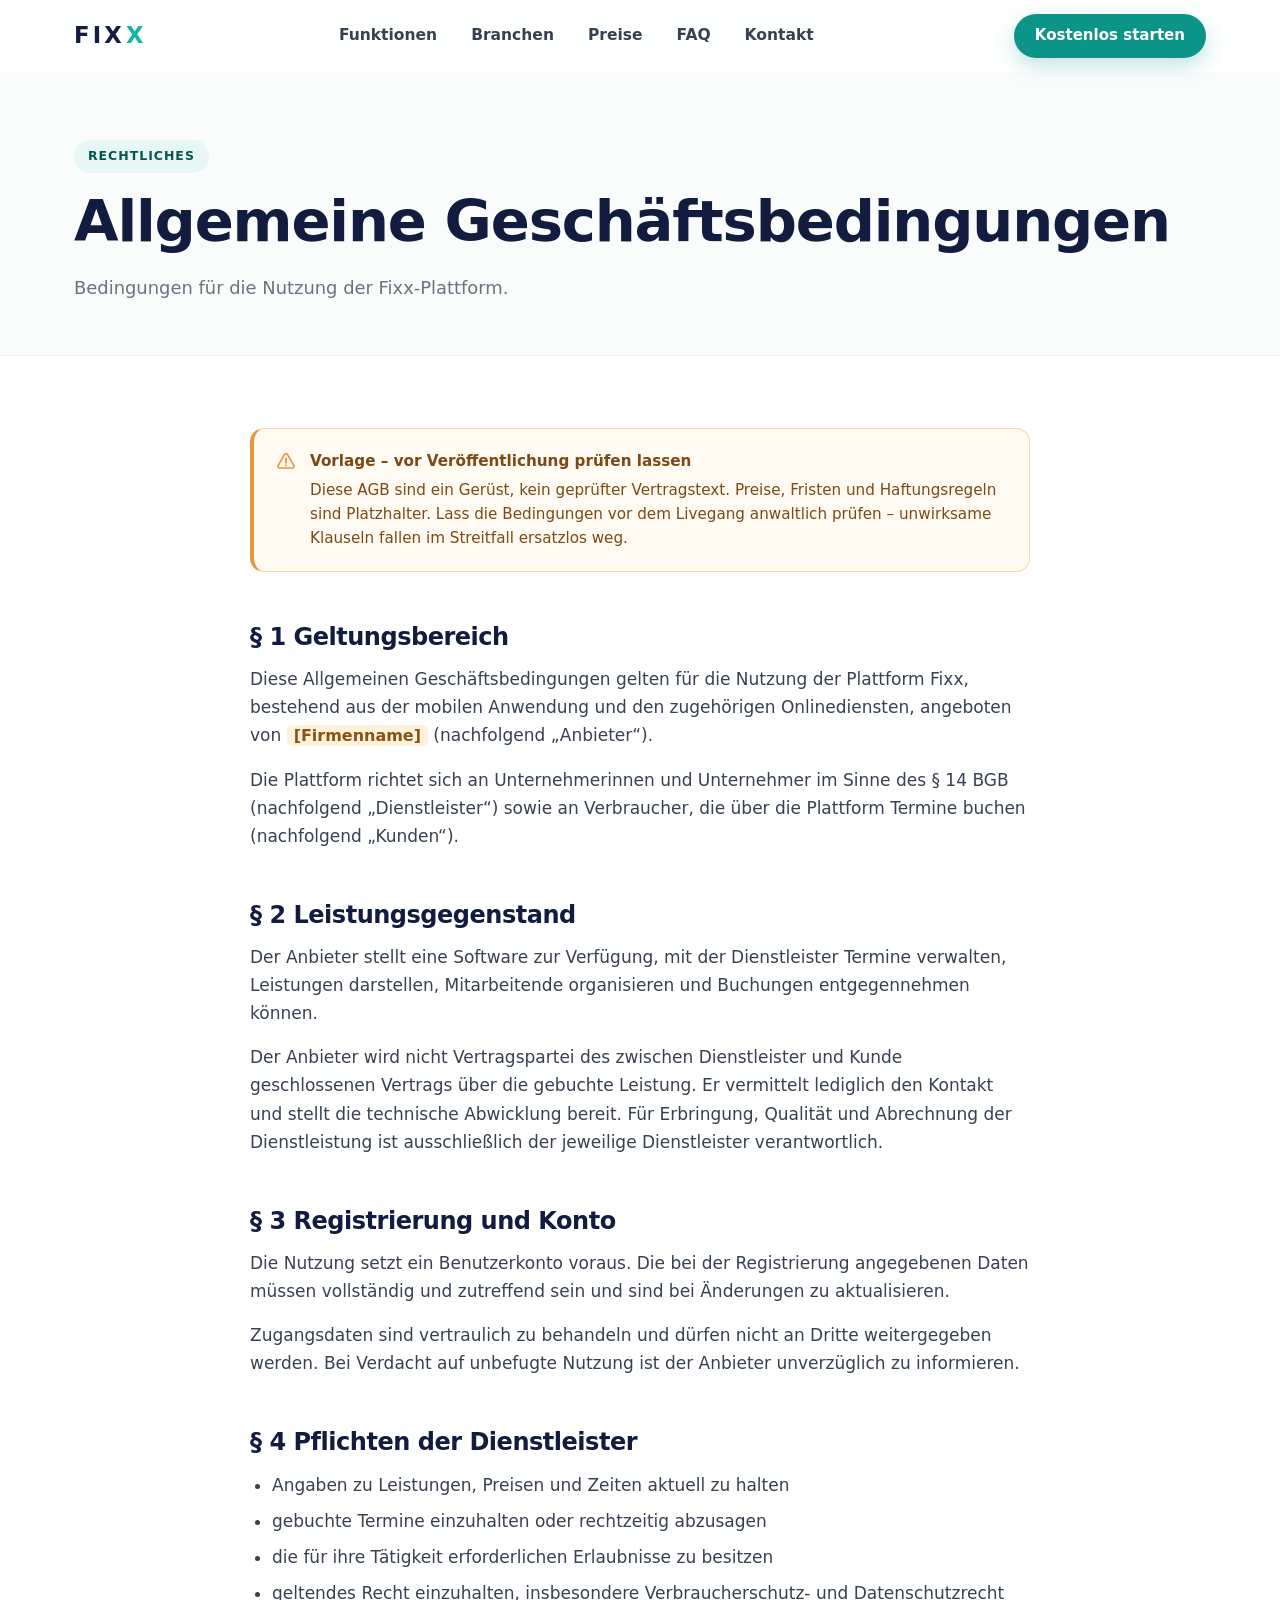
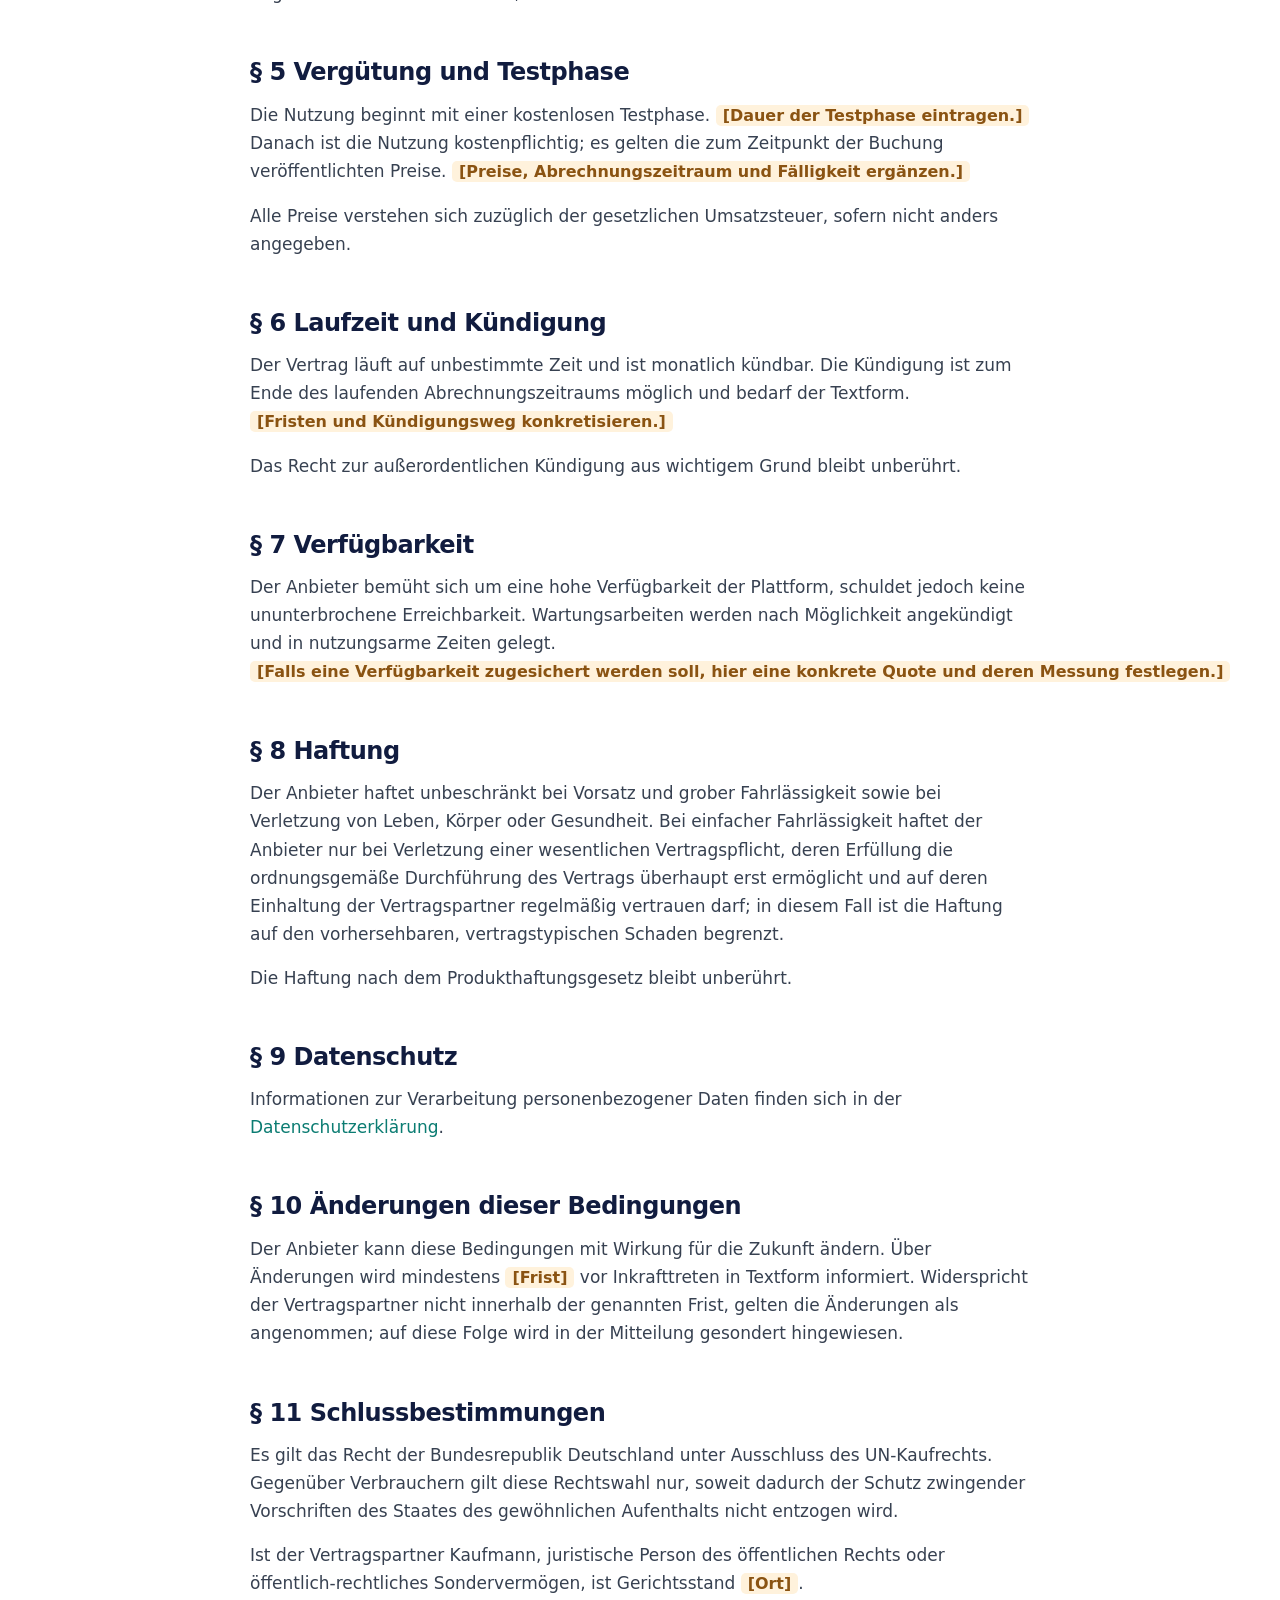
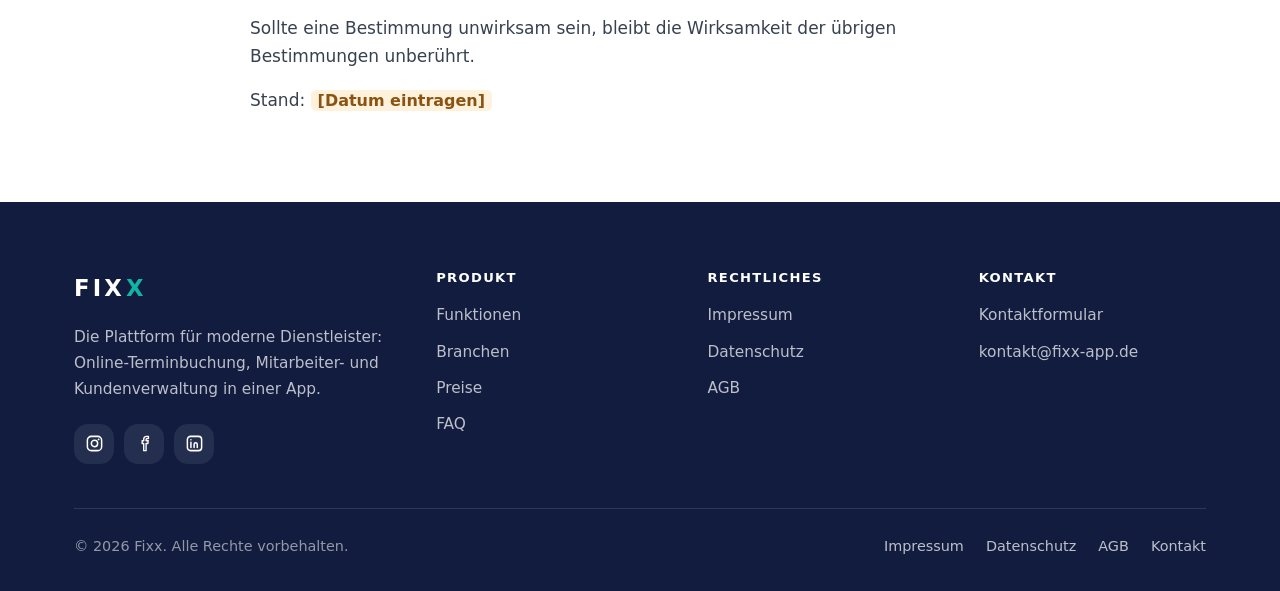
==== agb.html @ 3319d95f "Initial website" ====
<!DOCTYPE html>
<html lang="de">
  <head>
    <meta charset="utf-8" />
    <meta name="viewport" content="width=device-width, initial-scale=1" />
    <meta name="theme-color" content="#0d9488" />

    <title>AGB – Fixx</title>
    <meta name="description" content="Allgemeine Geschäftsbedingungen für die Nutzung der Fixx-Plattform." />
    <link rel="canonical" href="https://www.fixx-app.de/agb.html" />

    <meta property="og:type" content="website" />
    <meta property="og:site_name" content="Fixx" />
    <meta property="og:locale" content="de_DE" />
    <meta property="og:url" content="https://www.fixx-app.de/agb.html" />
    <meta property="og:title" content="AGB – Fixx" />
    <meta property="og:description" content="Allgemeine Geschäftsbedingungen für die Nutzung der Fixx-Plattform." />
    <meta property="og:image" content="https://www.fixx-app.de/images/og-image.jpg" />
    <meta name="twitter:card" content="summary_large_image" />

    <link rel="icon" href="favicon/favicon.svg" type="image/svg+xml" />
    <link rel="apple-touch-icon" href="favicon/apple-touch-icon.png" />

    <link rel="stylesheet" href="css/style.css" />
    <link rel="stylesheet" href="css/responsive.css" />
    <link rel="stylesheet" href="css/animations.css" />
  </head>

  <body>
    <a class="skip-link" href="#main">Zum Inhalt springen</a>

    <header class="header" data-header>
      <div class="container header__inner">
        <a class="logo" href="index.html" aria-label="Fixx – zur Startseite">
          FIX<span class="logo__accent">X</span>
        </a>

        <nav class="nav" aria-label="Hauptnavigation">
          <a class="nav__link" href="index.html#funktionen">Funktionen</a>
          <a class="nav__link" href="index.html#branchen">Branchen</a>
          <a class="nav__link" href="index.html#preise">Preise</a>
          <a class="nav__link" href="index.html#faq">FAQ</a>
          <a class="nav__link" href="kontakt.html">Kontakt</a>
        </nav>

        <a class="btn btn--primary btn--sm header__cta" href="kontakt.html">Kostenlos starten</a>

        <button
          class="burger"
          type="button"
          data-burger
          aria-expanded="false"
          aria-controls="mobile-nav"
          aria-label="Menü öffnen"
        >
          <span class="burger__bar"></span>
          <span class="burger__bar"></span>
          <span class="burger__bar"></span>
        </button>
      </div>
    </header>

    <div class="mobile-nav" id="mobile-nav" data-mobile-nav>
      <ul class="mobile-nav__list">
        <li><a class="mobile-nav__link" href="index.html#funktionen">Funktionen</a></li>
        <li><a class="mobile-nav__link" href="index.html#branchen">Branchen</a></li>
        <li><a class="mobile-nav__link" href="index.html#preise">Preise</a></li>
        <li><a class="mobile-nav__link" href="index.html#faq">FAQ</a></li>
        <li><a class="mobile-nav__link" href="kontakt.html">Kontakt</a></li>
      </ul>
      <a class="btn btn--primary btn--block" href="kontakt.html">Kostenlos starten</a>
    </div>

    <main id="main">
      <section class="page-hero">
        <div class="container">
          <span class="eyebrow">Rechtliches</span>
          <h1>Allgemeine Gesch&#228;ftsbedingungen</h1>
          <p class="lead">Bedingungen f&#252;r die Nutzung der Fixx-Plattform.</p>
        </div>
      </section>

      <div class="container">
        <article class="prose">
          <div class="notice">
            <svg width="20" height="20" viewBox="0 0 24 24" fill="none" aria-hidden="true">
              <path d="M12 9v5" stroke="currentColor" stroke-width="2.2" stroke-linecap="round"/>
              <circle cx="12" cy="17.4" r="1.2" fill="currentColor"/>
              <path d="M10.3 3.9 2.6 17.5c-.7 1.3.2 2.9 1.7 2.9h15.4c1.5 0 2.4-1.6 1.7-2.9L13.7 3.9a2 2 0 0 0-3.4 0Z" stroke="currentColor" stroke-width="1.9" stroke-linejoin="round"/>
            </svg>
            <span>
              <strong>Vorlage &#8211; vor Ver&#246;ffentlichung pr&#252;fen lassen</strong>
              Diese AGB sind ein Ger&#252;st, kein gepr&#252;fter Vertragstext. Preise, Fristen und Haftungsregeln sind Platzhalter. Lass die Bedingungen vor dem Livegang anwaltlich pr&#252;fen &#8211; unwirksame Klauseln fallen im Streitfall ersatzlos weg.
            </span>
          </div>

          <h2>&#167; 1 Geltungsbereich</h2>
          <p>
            Diese Allgemeinen Gesch&#228;ftsbedingungen gelten f&#252;r die Nutzung der
            Plattform Fixx, bestehend aus der mobilen Anwendung und den zugeh&#246;rigen
            Onlinediensten, angeboten von
            <span class="ph">[Firmenname]</span> (nachfolgend &#8222;Anbieter&#8220;).
          </p>
          <p>
            Die Plattform richtet sich an Unternehmerinnen und Unternehmer im Sinne des
            &#167; 14 BGB (nachfolgend &#8222;Dienstleister&#8220;) sowie an Verbraucher,
            die &#252;ber die Plattform Termine buchen (nachfolgend &#8222;Kunden&#8220;).
          </p>

          <h2>&#167; 2 Leistungsgegenstand</h2>
          <p>
            Der Anbieter stellt eine Software zur Verf&#252;gung, mit der Dienstleister
            Termine verwalten, Leistungen darstellen, Mitarbeitende organisieren und
            Buchungen entgegennehmen k&#246;nnen.
          </p>
          <p>
            Der Anbieter wird nicht Vertragspartei des zwischen Dienstleister und Kunde
            geschlossenen Vertrags &#252;ber die gebuchte Leistung. Er vermittelt
            lediglich den Kontakt und stellt die technische Abwicklung bereit. F&#252;r
            Erbringung, Qualit&#228;t und Abrechnung der Dienstleistung ist
            ausschlie&#223;lich der jeweilige Dienstleister verantwortlich.
          </p>

          <h2>&#167; 3 Registrierung und Konto</h2>
          <p>
            Die Nutzung setzt ein Benutzerkonto voraus. Die bei der Registrierung
            angegebenen Daten m&#252;ssen vollst&#228;ndig und zutreffend sein und sind bei
            &#196;nderungen zu aktualisieren.
          </p>
          <p>
            Zugangsdaten sind vertraulich zu behandeln und d&#252;rfen nicht an Dritte
            weitergegeben werden. Bei Verdacht auf unbefugte Nutzung ist der Anbieter
            unverz&#252;glich zu informieren.
          </p>

          <h2>&#167; 4 Pflichten der Dienstleister</h2>
          <ul>
            <li>Angaben zu Leistungen, Preisen und Zeiten aktuell zu halten</li>
            <li>gebuchte Termine einzuhalten oder rechtzeitig abzusagen</li>
            <li>die f&#252;r ihre T&#228;tigkeit erforderlichen Erlaubnisse zu besitzen</li>
            <li>
              geltendes Recht einzuhalten, insbesondere Verbraucherschutz- und
              Datenschutzrecht
            </li>
          </ul>

          <h2>&#167; 5 Verg&#252;tung und Testphase</h2>
          <p>
            Die Nutzung beginnt mit einer kostenlosen Testphase.
            <span class="ph">[Dauer der Testphase eintragen.]</span> Danach ist die Nutzung
            kostenpflichtig; es gelten die zum Zeitpunkt der Buchung ver&#246;ffentlichten
            Preise.
            <span class="ph">[Preise, Abrechnungszeitraum und F&#228;lligkeit erg&#228;nzen.]</span>
          </p>
          <p>
            Alle Preise verstehen sich zuz&#252;glich der gesetzlichen Umsatzsteuer, sofern
            nicht anders angegeben.
          </p>

          <h2>&#167; 6 Laufzeit und K&#252;ndigung</h2>
          <p>
            Der Vertrag l&#228;uft auf unbestimmte Zeit und ist monatlich k&#252;ndbar. Die
            K&#252;ndigung ist zum Ende des laufenden Abrechnungszeitraums m&#246;glich und
            bedarf der Textform.
            <span class="ph">[Fristen und K&#252;ndigungsweg konkretisieren.]</span>
          </p>
          <p>
            Das Recht zur au&#223;erordentlichen K&#252;ndigung aus wichtigem Grund bleibt
            unber&#252;hrt.
          </p>

          <h2>&#167; 7 Verf&#252;gbarkeit</h2>
          <p>
            Der Anbieter bem&#252;ht sich um eine hohe Verf&#252;gbarkeit der Plattform,
            schuldet jedoch keine ununterbrochene Erreichbarkeit. Wartungsarbeiten werden
            nach M&#246;glichkeit angek&#252;ndigt und in nutzungsarme Zeiten gelegt.
            <span class="ph">[Falls eine Verf&#252;gbarkeit zugesichert werden soll, hier
            eine konkrete Quote und deren Messung festlegen.]</span>
          </p>

          <h2>&#167; 8 Haftung</h2>
          <p>
            Der Anbieter haftet unbeschr&#228;nkt bei Vorsatz und grober Fahrl&#228;ssigkeit
            sowie bei Verletzung von Leben, K&#246;rper oder Gesundheit. Bei einfacher
            Fahrl&#228;ssigkeit haftet der Anbieter nur bei Verletzung einer wesentlichen
            Vertragspflicht, deren Erf&#252;llung die ordnungsgem&#228;&#223;e
            Durchf&#252;hrung des Vertrags &#252;berhaupt erst erm&#246;glicht und auf deren
            Einhaltung der Vertragspartner regelm&#228;&#223;ig vertrauen darf; in diesem
            Fall ist die Haftung auf den vorhersehbaren, vertragstypischen Schaden begrenzt.
          </p>
          <p>Die Haftung nach dem Produkthaftungsgesetz bleibt unber&#252;hrt.</p>

          <h2>&#167; 9 Datenschutz</h2>
          <p>
            Informationen zur Verarbeitung personenbezogener Daten finden sich in der
            <a href="datenschutz.html">Datenschutzerkl&#228;rung</a>.
          </p>

          <h2>&#167; 10 &#196;nderungen dieser Bedingungen</h2>
          <p>
            Der Anbieter kann diese Bedingungen mit Wirkung f&#252;r die Zukunft
            &#228;ndern. &#220;ber &#196;nderungen wird mindestens
            <span class="ph">[Frist]</span> vor Inkrafttreten in Textform informiert.
            Widerspricht der Vertragspartner nicht innerhalb der genannten Frist, gelten die
            &#196;nderungen als angenommen; auf diese Folge wird in der Mitteilung gesondert
            hingewiesen.
          </p>

          <h2>&#167; 11 Schlussbestimmungen</h2>
          <p>
            Es gilt das Recht der Bundesrepublik Deutschland unter Ausschluss des
            UN-Kaufrechts. Gegen&#252;ber Verbrauchern gilt diese Rechtswahl nur, soweit
            dadurch der Schutz zwingender Vorschriften des Staates des gew&#246;hnlichen
            Aufenthalts nicht entzogen wird.
          </p>
          <p>
            Ist der Vertragspartner Kaufmann, juristische Person des &#246;ffentlichen
            Rechts oder &#246;ffentlich-rechtliches Sonderverm&#246;gen, ist Gerichtsstand
            <span class="ph">[Ort]</span>.
          </p>
          <p>
            Sollte eine Bestimmung unwirksam sein, bleibt die Wirksamkeit der &#252;brigen
            Bestimmungen unber&#252;hrt.
          </p>
          <p>Stand: <span class="ph">[Datum eintragen]</span></p>
        </article>
      </div>

    </main>

    <footer class="footer">
      <div class="container">
        <div class="footer__grid">
          <div>
            <span class="logo">FIX<span class="logo__accent">X</span></span>
            <p class="footer__about">
              Die Plattform für moderne Dienstleister: Online-Terminbuchung,
              Mitarbeiter- und Kundenverwaltung in einer App.
            </p>
            <div class="footer__social">
              <a href="#" aria-label="Fixx bei Instagram">
                <svg width="19" height="19" viewBox="0 0 24 24" fill="none" aria-hidden="true"><rect x="3" y="3" width="18" height="18" rx="5" stroke="currentColor" stroke-width="1.9"/><circle cx="12" cy="12" r="4" stroke="currentColor" stroke-width="1.9"/><circle cx="17.2" cy="6.8" r="1.2" fill="currentColor"/></svg>
              </a>
              <a href="#" aria-label="Fixx bei Facebook">
                <svg width="19" height="19" viewBox="0 0 24 24" fill="none" aria-hidden="true"><path d="M14 8.5V7c0-.9.4-1.3 1.4-1.3H17V3h-2.4C11.8 3 11 4.4 11 6.6v1.9H9V12h2v9h3v-9h2.3l.4-3.5H14Z" stroke="currentColor" stroke-width="1.7" stroke-linejoin="round"/></svg>
              </a>
              <a href="#" aria-label="Fixx bei LinkedIn">
                <svg width="19" height="19" viewBox="0 0 24 24" fill="none" aria-hidden="true"><rect x="3" y="3" width="18" height="18" rx="4" stroke="currentColor" stroke-width="1.9"/><path d="M7.5 10.5V17M7.5 7.3v.1M11.5 17v-3.6c0-1.3.9-2.2 2-2.2s2 .9 2 2.2V17" stroke="currentColor" stroke-width="1.9" stroke-linecap="round"/></svg>
              </a>
            </div>
          </div>

          <div>
            <h4>Produkt</h4>
            <ul class="footer__list">
              <li><a href="index.html#funktionen">Funktionen</a></li>
              <li><a href="index.html#branchen">Branchen</a></li>
              <li><a href="index.html#preise">Preise</a></li>
              <li><a href="index.html#faq">FAQ</a></li>
            </ul>
          </div>

          <div>
            <h4>Rechtliches</h4>
            <ul class="footer__list">
              <li><a href="impressum.html">Impressum</a></li>
              <li><a href="datenschutz.html">Datenschutz</a></li>
              <li><a href="agb.html">AGB</a></li>
            </ul>
          </div>

          <div>
            <h4>Kontakt</h4>
            <ul class="footer__list">
              <li><a href="kontakt.html">Kontaktformular</a></li>
              <li><a href="mailto:kontakt@fixx-app.de">kontakt@fixx-app.de</a></li>
            </ul>
          </div>
        </div>

        <div class="footer__bottom">
          <p>&copy; <span data-year>2026</span> Fixx. Alle Rechte vorbehalten.</p>
          <nav aria-label="Rechtliche Hinweise">
            <a href="impressum.html">Impressum</a>
            <a href="datenschutz.html">Datenschutz</a>
            <a href="agb.html">AGB</a>
            <a href="kontakt.html">Kontakt</a>
          </nav>
        </div>
      </div>
    </footer>

    <script src="js/script.js" defer></script>

    <script src="js/script.js" defer></script>
  </body>
</html>
---- css/style.css ----
/* ==========================================================================
   Fixx – Landingpage
   style.css · Design-Tokens, Basis-Typografie, Layout und Komponenten

   Aufbau dieser Datei:
     1.  Design-Tokens (Custom Properties)
     2.  Reset und Basis
     3.  Layout-Hilfsklassen
     4.  Typografie
     5.  Buttons
     6.  Kopfzeile / Navigation
     7.  Hero
     8.  Karten-Raster (Funktionen, Vorteile)
     9.  Branchen
     10. Preise
     11. FAQ
     12. Call-to-Action
     13. Footer
     14. Inhaltsseiten (Impressum, Datenschutz, AGB)
     15. Kontaktformular

   Breakpoints stehen in responsive.css, Bewegung in animations.css.
   ========================================================================== */

/* --------------------------------------------------------------------------
   1. Design-Tokens
   Die Farben entsprechen der Fixx-App (Provider-Oberfläche und Auth-Screens),
   damit Website und Produkt als ein Auftritt wirken.
   -------------------------------------------------------------------------- */

:root {
  /* Marke */
  --brand: #0d9488;
  --brand-deep: #0b7c72;
  --brand-dark: #07564f;
  --brand-soft: #e6f7f5;
  --brand-accent: #12b5a5;
  --navy: #111c3f;

  /* Neutrale Töne */
  --ink: #111827;
  --ink-2: #374151;
  --muted: #6b7280;
  --faint: #9ca3af;
  --line: #eaeff2;
  --line-strong: #dbe3e8;

  /* Flächen */
  --bg: #ffffff;
  --bg-alt: #fafcfc;
  --bg-mint: #f2fbf9;

  /* Radien */
  --r-sm: 10px;
  --r-md: 14px;
  --r-lg: 20px;
  --r-xl: 28px;
  --r-full: 999px;

  /* Schatten – bewusst weich und flach, kein harter Rand */
  --shadow-xs: 0 1px 2px rgba(17, 24, 39, 0.04);
  --shadow-sm: 0 2px 10px rgba(17, 24, 39, 0.05);
  --shadow-md: 0 10px 30px rgba(17, 24, 39, 0.07);
  --shadow-lg: 0 24px 60px rgba(17, 24, 39, 0.1);

  /* Typografie
     Systemschriften: kein externer Request, sofort verfügbar, modern.
     Wie du stattdessen die App-Schriften (Outfit / DM Sans) einbindest,
     steht in der README. */
  --font-sans: ui-sans-serif, system-ui, -apple-system, "Segoe UI", Roboto,
    "Helvetica Neue", Arial, "Noto Sans", sans-serif;

  /* Rhythmus */
  --container: 1180px;
  --gutter: 24px;
  --section-y: 104px;

  /* Bewegung */
  --ease: cubic-bezier(0.22, 0.61, 0.36, 1);
  --dur: 220ms;

  /* Höhe der fixierten Kopfzeile – auch für scroll-margin genutzt */
  --header-h: 72px;
}

/* --------------------------------------------------------------------------
   2. Reset und Basis
   -------------------------------------------------------------------------- */

*,
*::before,
*::after {
  box-sizing: border-box;
}

html {
  -webkit-text-size-adjust: 100%;
  scroll-behavior: smooth;
}

body {
  margin: 0;
  background: var(--bg);
  color: var(--ink);
  font-family: var(--font-sans);
  font-size: 17px;
  line-height: 1.65;
  -webkit-font-smoothing: antialiased;
  -moz-osx-font-smoothing: grayscale;
}

/* Verhindert horizontales Scrollen durch dekorative Elemente */
body {
  overflow-x: hidden;
}

img,
svg {
  max-width: 100%;
  display: block;
}

a {
  color: var(--brand-deep);
  text-decoration: none;
}

a:hover {
  text-decoration: underline;
}

ul,
ol {
  margin: 0;
  padding: 0;
}

button {
  font: inherit;
  color: inherit;
}

/* Sichtbarer Fokus – nur bei Tastaturbedienung, nicht bei Mausklick */
:focus-visible {
  outline: 3px solid var(--brand-accent);
  outline-offset: 3px;
  border-radius: 4px;
}

/* Sprunglink für Screenreader und Tastatur */
.skip-link {
  position: absolute;
  left: -9999px;
  top: 0;
  z-index: 200;
  padding: 12px 20px;
  background: var(--brand);
  color: #fff;
  border-radius: 0 0 var(--r-md) 0;
  font-weight: 600;
}

.skip-link:focus {
  left: 0;
}

/* Nur für Screenreader */
.sr-only {
  position: absolute;
  width: 1px;
  height: 1px;
  padding: 0;
  margin: -1px;
  overflow: hidden;
  clip: rect(0 0 0 0);
  white-space: nowrap;
  border: 0;
}

/* --------------------------------------------------------------------------
   3. Layout
   -------------------------------------------------------------------------- */

.container {
  width: 100%;
  max-width: var(--container);
  margin-inline: auto;
  padding-inline: var(--gutter);
}

.section {
  padding-block: var(--section-y);
  /* Anker nicht unter die fixierte Kopfzeile scrollen lassen */
  scroll-margin-top: calc(var(--header-h) + 16px);
}

.section--alt {
  background: var(--bg-alt);
}

.section--mint {
  background: var(--bg-mint);
}

.section__head {
  max-width: 680px;
  margin: 0 auto 56px;
  text-align: center;
}

.grid {
  display: grid;
  gap: 24px;
}

.grid--4 {
  grid-template-columns: repeat(4, 1fr);
}

.grid--3 {
  grid-template-columns: repeat(3, 1fr);
}

.grid--2 {
  grid-template-columns: repeat(2, 1fr);
}

/* --------------------------------------------------------------------------
   4. Typografie
   -------------------------------------------------------------------------- */

h1,
h2,
h3,
h4 {
  margin: 0;
  color: var(--navy);
  line-height: 1.15;
  letter-spacing: -0.02em;
  font-weight: 800;
}

h1 {
  font-size: clamp(2.4rem, 5vw, 3.6rem);
}

h2 {
  font-size: clamp(1.9rem, 3.4vw, 2.6rem);
}

h3 {
  font-size: 1.18rem;
  letter-spacing: -0.01em;
  font-weight: 700;
}

p {
  margin: 0;
}

.lead {
  margin-top: 18px;
  font-size: 1.12rem;
  line-height: 1.7;
  color: var(--muted);
}

.eyebrow {
  display: inline-block;
  margin-bottom: 16px;
  padding: 6px 14px;
  border-radius: var(--r-full);
  background: var(--brand-soft);
  color: var(--brand-dark);
  font-size: 0.78rem;
  font-weight: 700;
  letter-spacing: 0.08em;
  text-transform: uppercase;
}

.text-muted {
  color: var(--muted);
}

/* --------------------------------------------------------------------------
   5. Buttons
   -------------------------------------------------------------------------- */

.btn {
  display: inline-flex;
  align-items: center;
  justify-content: center;
  gap: 10px;
  min-height: 52px;
  padding: 0 28px;
  border: 1px solid transparent;
  border-radius: var(--r-full);
  font-size: 1rem;
  font-weight: 700;
  text-align: center;
  cursor: pointer;
  transition: transform var(--dur) var(--ease), box-shadow var(--dur) var(--ease),
    background-color var(--dur) var(--ease), border-color var(--dur) var(--ease),
    color var(--dur) var(--ease);
}

.btn:hover {
  text-decoration: none;
  transform: translateY(-2px);
}

.btn:active {
  transform: translateY(0);
}

.btn--primary {
  background: var(--brand);
  color: #fff;
  box-shadow: 0 8px 20px rgba(13, 148, 136, 0.25);
}

.btn--primary:hover {
  background: var(--brand-deep);
  box-shadow: 0 12px 28px rgba(13, 148, 136, 0.32);
}

.btn--ghost {
  background: #fff;
  border-color: var(--line-strong);
  color: var(--ink);
  box-shadow: var(--shadow-xs);
}

.btn--ghost:hover {
  border-color: var(--brand);
  color: var(--brand-deep);
}

.btn--light {
  background: #fff;
  color: var(--brand-dark);
}

.btn--light:hover {
  background: var(--brand-soft);
}

.btn--sm {
  min-height: 44px;
  padding: 0 20px;
  font-size: 0.94rem;
}

.btn--block {
  width: 100%;
}

.btn-row {
  display: flex;
  flex-wrap: wrap;
  gap: 14px;
  margin-top: 36px;
}

.btn-row--center {
  justify-content: center;
}

/* --------------------------------------------------------------------------
   6. Kopfzeile / Navigation
   -------------------------------------------------------------------------- */

.header {
  position: fixed;
  inset: 0 0 auto 0;
  z-index: 100;
  height: var(--header-h);
  display: flex;
  align-items: center;
  background: rgba(255, 255, 255, 0.85);
  backdrop-filter: saturate(1.6) blur(12px);
  -webkit-backdrop-filter: saturate(1.6) blur(12px);
  border-bottom: 1px solid transparent;
  transition: border-color var(--dur) var(--ease), box-shadow var(--dur) var(--ease);
}

/* Wird per JS gesetzt, sobald die Seite gescrollt ist */
.header.is-scrolled {
  border-bottom-color: var(--line);
  box-shadow: var(--shadow-sm);
}

.header__inner {
  display: flex;
  align-items: center;
  justify-content: space-between;
  gap: 24px;
  width: 100%;
}

/* Wortmarke – Platzhalter, bis das Logo als SVG/PNG vorliegt.
   Siehe README, Abschnitt „Logo ersetzen“. */
.logo {
  display: inline-flex;
  align-items: baseline;
  gap: 1px;
  font-size: 1.42rem;
  font-weight: 800;
  letter-spacing: 0.14em;
  color: var(--navy);
}

.logo:hover {
  text-decoration: none;
}

.logo__accent {
  color: var(--brand-accent);
}

.nav {
  display: flex;
  align-items: center;
  gap: 6px;
}

.nav__link {
  padding: 8px 14px;
  border-radius: var(--r-full);
  color: var(--ink-2);
  font-size: 0.97rem;
  font-weight: 600;
  transition: color var(--dur) var(--ease), background-color var(--dur) var(--ease);
}

.nav__link:hover {
  background: var(--bg-alt);
  color: var(--brand-deep);
  text-decoration: none;
}

/* Aktiver Abschnitt – per Scrollspy in script.js gesetzt */
.nav__link.is-active {
  color: var(--brand-deep);
  background: var(--brand-soft);
}

.header__cta {
  margin-left: 8px;
}

/* Hamburger – drei Linien, die sich zum X drehen */
.burger {
  display: none;
  position: relative;
  width: 44px;
  height: 44px;
  padding: 0;
  border: 1px solid var(--line);
  border-radius: var(--r-md);
  background: #fff;
  cursor: pointer;
}

.burger__bar {
  position: absolute;
  left: 12px;
  width: 20px;
  height: 2px;
  border-radius: 2px;
  background: var(--ink);
  transition: transform var(--dur) var(--ease), opacity var(--dur) var(--ease);
}

.burger__bar:nth-child(1) {
  top: 15px;
}
.burger__bar:nth-child(2) {
  top: 21px;
}
.burger__bar:nth-child(3) {
  top: 27px;
}

.burger[aria-expanded="true"] .burger__bar:nth-child(1) {
  transform: translateY(6px) rotate(45deg);
}

.burger[aria-expanded="true"] .burger__bar:nth-child(2) {
  opacity: 0;
}

.burger[aria-expanded="true"] .burger__bar:nth-child(3) {
  transform: translateY(-6px) rotate(-45deg);
}

/* Mobiles Panel – Sichtbarkeit steuert responsive.css */
.mobile-nav {
  position: fixed;
  inset: var(--header-h) 0 auto 0;
  z-index: 99;
  display: none;
  padding: 18px var(--gutter) 28px;
  background: #fff;
  border-bottom: 1px solid var(--line);
  box-shadow: var(--shadow-md);
}

.mobile-nav__list {
  list-style: none;
  display: grid;
  gap: 4px;
}

.mobile-nav__link {
  display: block;
  padding: 14px 12px;
  border-radius: var(--r-md);
  color: var(--ink);
  font-size: 1.05rem;
  font-weight: 600;
}

.mobile-nav__link:hover {
  background: var(--bg-alt);
  text-decoration: none;
}

.mobile-nav .btn {
  margin-top: 14px;
}

/* Sperrt das Scrollen, solange das Menü offen ist */
body.is-menu-open {
  overflow: hidden;
}

/* --------------------------------------------------------------------------
   7. Hero
   -------------------------------------------------------------------------- */

.hero {
  position: relative;
  padding-top: calc(var(--header-h) + 84px);
  padding-bottom: 96px;
  overflow: hidden;
}

/* Zwei weiche Mint-Flächen als Hintergrund – rein dekorativ */
.hero::before,
.hero::after {
  content: "";
  position: absolute;
  border-radius: 50%;
  pointer-events: none;
  z-index: 0;
}

.hero::before {
  width: 620px;
  height: 620px;
  top: -220px;
  right: -180px;
  background: radial-gradient(
    circle at 50% 50%,
    rgba(18, 181, 165, 0.16),
    rgba(18, 181, 165, 0) 70%
  );
}

.hero::after {
  width: 480px;
  height: 480px;
  bottom: -220px;
  left: -200px;
  background: radial-gradient(
    circle at 50% 50%,
    rgba(13, 148, 136, 0.1),
    rgba(13, 148, 136, 0) 70%
  );
}

.hero__inner {
  position: relative;
  z-index: 1;
  display: grid;
  grid-template-columns: 1.05fr 0.95fr;
  align-items: center;
  gap: 64px;
}

.hero__trust {
  display: flex;
  flex-wrap: wrap;
  gap: 22px;
  margin-top: 40px;
  padding-top: 28px;
  border-top: 1px solid var(--line);
  list-style: none;
}

.hero__trust li {
  display: flex;
  align-items: center;
  gap: 8px;
  color: var(--muted);
  font-size: 0.94rem;
  font-weight: 600;
}

.hero__trust svg {
  flex: none;
  color: var(--brand);
}

/* ---- Telefon-Mockup ------------------------------------------------------
   Platzhalter für einen echten App-Screenshot: vollständig in HTML/CSS
   gezeichnet, damit kein Bild geladen werden muss. Wie du ihn durch einen
   Screenshot ersetzt, steht in der README.
   ------------------------------------------------------------------------ */

.mockup {
  position: relative;
  justify-self: center;
  width: 300px;
  max-width: 100%;
  padding: 12px;
  border-radius: 44px;
  background: linear-gradient(160deg, #101a33, #1f2c4d);
  box-shadow: var(--shadow-lg);
}

.mockup__screen {
  position: relative;
  border-radius: 34px;
  background: var(--bg-alt);
  overflow: hidden;
}

/* Notch */
.mockup__notch {
  position: absolute;
  top: 0;
  left: 50%;
  transform: translateX(-50%);
  width: 116px;
  height: 22px;
  border-radius: 0 0 14px 14px;
  background: #101a33;
  z-index: 2;
}

.mockup__body {
  padding: 40px 16px 22px;
}

.mockup__title {
  font-size: 1.02rem;
  font-weight: 800;
  color: var(--navy);
}

.mockup__sub {
  margin-top: 2px;
  font-size: 0.74rem;
  color: var(--muted);
}

.mockup__days {
  display: grid;
  grid-template-columns: repeat(5, 1fr);
  gap: 6px;
  margin: 16px 0 14px;
}

.mockup__day {
  padding: 8px 0;
  border-radius: var(--r-sm);
  background: #fff;
  border: 1px solid var(--line);
  text-align: center;
  font-size: 0.62rem;
  font-weight: 700;
  color: var(--muted);
  line-height: 1.5;
}

.mockup__day span {
  display: block;
  font-size: 0.82rem;
  color: var(--ink);
}

.mockup__day.is-active {
  background: var(--brand);
  border-color: var(--brand);
  color: rgba(255, 255, 255, 0.85);
}

.mockup__day.is-active span {
  color: #fff;
}

.mockup__card {
  display: flex;
  align-items: center;
  gap: 10px;
  margin-bottom: 8px;
  padding: 11px 12px;
  border-radius: var(--r-md);
  background: #fff;
  border: 1px solid var(--line);
  box-shadow: var(--shadow-xs);
}

.mockup__avatar {
  flex: none;
  width: 32px;
  height: 32px;
  border-radius: 50%;
  display: grid;
  place-items: center;
  background: var(--brand-soft);
  color: var(--brand-dark);
  font-size: 0.7rem;
  font-weight: 800;
}

.mockup__avatar--b {
  background: #fdeee2;
  color: #b45309;
}

.mockup__avatar--c {
  background: #e9edfb;
  color: #3b4f9e;
}

.mockup__line {
  flex: 1;
  min-width: 0;
}

.mockup__line strong {
  display: block;
  font-size: 0.78rem;
  color: var(--ink);
}

.mockup__line small {
  font-size: 0.68rem;
  color: var(--muted);
}

.mockup__time {
  flex: none;
  padding: 4px 9px;
  border-radius: var(--r-full);
  background: var(--brand-soft);
  color: var(--brand-dark);
  font-size: 0.66rem;
  font-weight: 800;
}

/* Schwebendes Badge am Mockup */
.mockup__badge {
  position: absolute;
  right: -18px;
  bottom: 68px;
  display: flex;
  align-items: center;
  gap: 9px;
  padding: 11px 15px;
  border-radius: var(--r-md);
  background: #fff;
  box-shadow: var(--shadow-md);
}

.mockup__badge svg {
  color: var(--brand);
}

.mockup__badge strong {
  display: block;
  font-size: 0.8rem;
  color: var(--ink);
  line-height: 1.3;
}

.mockup__badge small {
  font-size: 0.7rem;
  color: var(--muted);
}

/* --------------------------------------------------------------------------
   8. Karten (Funktionen, Vorteile)
   -------------------------------------------------------------------------- */

.card {
  padding: 30px 26px;
  border: 1px solid var(--line);
  border-radius: var(--r-lg);
  background: #fff;
  box-shadow: var(--shadow-xs);
  transition: transform var(--dur) var(--ease), box-shadow var(--dur) var(--ease),
    border-color var(--dur) var(--ease);
}

.card:hover {
  transform: translateY(-4px);
  border-color: rgba(13, 148, 136, 0.35);
  box-shadow: var(--shadow-md);
}

.card__icon {
  display: grid;
  place-items: center;
  width: 50px;
  height: 50px;
  margin-bottom: 20px;
  border-radius: var(--r-md);
  background: var(--brand-soft);
  color: var(--brand-deep);
}

.card h3 {
  margin-bottom: 10px;
}

.card p {
  color: var(--muted);
  font-size: 0.97rem;
  line-height: 1.65;
}

/* Vorteile – Zeilenlayout mit Icon links */
.benefit {
  display: flex;
  gap: 18px;
  padding: 24px;
  border-radius: var(--r-lg);
  background: #fff;
  border: 1px solid var(--line);
  box-shadow: var(--shadow-xs);
  transition: transform var(--dur) var(--ease), box-shadow var(--dur) var(--ease);
}

.benefit:hover {
  transform: translateY(-3px);
  box-shadow: var(--shadow-md);
}

.benefit__icon {
  flex: none;
  display: grid;
  place-items: center;
  width: 46px;
  height: 46px;
  border-radius: var(--r-md);
  background: var(--brand);
  color: #fff;
}

.benefit h3 {
  margin-bottom: 6px;
}

.benefit p {
  color: var(--muted);
  font-size: 0.96rem;
}

/* --------------------------------------------------------------------------
   9. Branchen
   -------------------------------------------------------------------------- */

.industries {
  display: flex;
  flex-wrap: wrap;
  gap: 14px;
  justify-content: center;
  list-style: none;
}

.industry {
  display: flex;
  align-items: center;
  gap: 11px;
  padding: 14px 22px;
  border: 1px solid var(--line);
  border-radius: var(--r-full);
  background: #fff;
  box-shadow: var(--shadow-xs);
  font-weight: 650;
  font-size: 1rem;
  color: var(--ink);
  transition: transform var(--dur) var(--ease), border-color var(--dur) var(--ease),
    box-shadow var(--dur) var(--ease);
}

.industry:hover {
  transform: translateY(-3px);
  border-color: var(--brand);
  box-shadow: var(--shadow-sm);
}

.industry svg {
  flex: none;
  color: var(--brand);
}

.industry--more {
  background: var(--brand-soft);
  border-color: transparent;
  color: var(--brand-dark);
  font-weight: 700;
}

/* --------------------------------------------------------------------------
   10. Preise
   -------------------------------------------------------------------------- */

.pricing {
  display: grid;
  grid-template-columns: repeat(2, minmax(0, 1fr));
  gap: 24px;
  max-width: 860px;
  margin-inline: auto;
}

.plan {
  position: relative;
  display: flex;
  flex-direction: column;
  padding: 36px 32px;
  border: 1px solid var(--line);
  border-radius: var(--r-xl);
  background: #fff;
  box-shadow: var(--shadow-sm);
}

.plan--featured {
  border-color: var(--brand);
  box-shadow: var(--shadow-md);
}

.plan__tag {
  position: absolute;
  top: -13px;
  left: 32px;
  padding: 5px 14px;
  border-radius: var(--r-full);
  background: var(--brand);
  color: #fff;
  font-size: 0.74rem;
  font-weight: 800;
  letter-spacing: 0.04em;
  text-transform: uppercase;
}

.plan h3 {
  font-size: 1.3rem;
}

.plan__price {
  margin: 18px 0 4px;
  font-size: 2.4rem;
  font-weight: 800;
  color: var(--navy);
  letter-spacing: -0.03em;
  line-height: 1.1;
}

.plan__note {
  color: var(--muted);
  font-size: 0.95rem;
}

.plan__list {
  list-style: none;
  margin: 26px 0 32px;
  display: grid;
  gap: 12px;
}

.plan__list li {
  display: flex;
  align-items: flex-start;
  gap: 11px;
  color: var(--ink-2);
  font-size: 0.98rem;
}

.plan__list svg {
  flex: none;
  margin-top: 4px;
  color: var(--brand);
}

.plan .btn {
  margin-top: auto;
}

.pricing__footnote {
  max-width: 620px;
  margin: 34px auto 0;
  text-align: center;
  color: var(--muted);
  font-size: 0.93rem;
}

/* --------------------------------------------------------------------------
   11. FAQ
   -------------------------------------------------------------------------- */

.faq {
  max-width: 820px;
  margin-inline: auto;
  display: grid;
  gap: 14px;
}

.faq__item {
  border: 1px solid var(--line);
  border-radius: var(--r-lg);
  background: #fff;
  box-shadow: var(--shadow-xs);
  overflow: hidden;
  transition: border-color var(--dur) var(--ease), box-shadow var(--dur) var(--ease);
}

.faq__item.is-open {
  border-color: rgba(13, 148, 136, 0.4);
  box-shadow: var(--shadow-sm);
}

.faq__q {
  display: flex;
  align-items: center;
  justify-content: space-between;
  gap: 20px;
  width: 100%;
  padding: 24px 26px;
  border: 0;
  background: transparent;
  text-align: left;
  font-size: 1.06rem;
  font-weight: 700;
  color: var(--navy);
  cursor: pointer;
}

.faq__icon {
  flex: none;
  display: grid;
  place-items: center;
  width: 30px;
  height: 30px;
  border-radius: 50%;
  background: var(--brand-soft);
  color: var(--brand-deep);
  transition: transform var(--dur) var(--ease), background-color var(--dur) var(--ease);
}

.faq__item.is-open .faq__icon {
  transform: rotate(45deg);
  background: var(--brand);
  color: #fff;
}

/* Höhe wird per JS gesetzt, damit der Übergang animierbar bleibt */
.faq__a {
  height: 0;
  overflow: hidden;
  transition: height var(--dur) var(--ease);
}

.faq__a > div {
  padding: 0 26px 26px;
  color: var(--muted);
  font-size: 1rem;
}

/* --------------------------------------------------------------------------
   12. Call-to-Action
   -------------------------------------------------------------------------- */

.cta {
  position: relative;
  padding-block: 92px;
  background: linear-gradient(135deg, var(--brand-dark), var(--brand) 55%, var(--brand-accent));
  overflow: hidden;
}

.cta::before {
  content: "";
  position: absolute;
  width: 560px;
  height: 560px;
  top: -260px;
  right: -160px;
  border-radius: 50%;
  background: rgba(255, 255, 255, 0.08);
  pointer-events: none;
}

.cta__inner {
  position: relative;
  z-index: 1;
  max-width: 720px;
  margin-inline: auto;
  text-align: center;
}

.cta h2 {
  color: #fff;
}

.cta p {
  margin-top: 18px;
  color: rgba(255, 255, 255, 0.9);
  font-size: 1.1rem;
}

/* --------------------------------------------------------------------------
   13. Footer
   -------------------------------------------------------------------------- */

.footer {
  padding-block: 68px 32px;
  background: var(--navy);
  color: rgba(255, 255, 255, 0.72);
  font-size: 0.96rem;
}

.footer a {
  color: rgba(255, 255, 255, 0.72);
}

.footer a:hover {
  color: #fff;
}

.footer__grid {
  display: grid;
  grid-template-columns: 1.4fr repeat(3, 1fr);
  gap: 44px;
  padding-bottom: 44px;
  border-bottom: 1px solid rgba(255, 255, 255, 0.12);
}

.footer .logo {
  color: #fff;
}

.footer__about {
  margin-top: 16px;
  max-width: 320px;
  line-height: 1.7;
}

.footer h4 {
  margin-bottom: 18px;
  color: #fff;
  font-size: 0.82rem;
  font-weight: 700;
  letter-spacing: 0.1em;
  text-transform: uppercase;
}

.footer__list {
  list-style: none;
  display: grid;
  gap: 11px;
}

.footer__social {
  display: flex;
  gap: 10px;
  margin-top: 22px;
}

.footer__social a {
  display: grid;
  place-items: center;
  width: 40px;
  height: 40px;
  border-radius: var(--r-md);
  background: rgba(255, 255, 255, 0.08);
  color: #fff;
  transition: background-color var(--dur) var(--ease), transform var(--dur) var(--ease);
}

.footer__social a:hover {
  background: var(--brand);
  transform: translateY(-2px);
}

.footer__bottom {
  display: flex;
  flex-wrap: wrap;
  gap: 12px 28px;
  justify-content: space-between;
  align-items: center;
  padding-top: 26px;
  font-size: 0.9rem;
  color: rgba(255, 255, 255, 0.55);
}

.footer__bottom nav {
  display: flex;
  flex-wrap: wrap;
  gap: 22px;
}

/* --------------------------------------------------------------------------
   14. Inhaltsseiten (Impressum, Datenschutz, AGB, Kontakt)
   -------------------------------------------------------------------------- */

.page-hero {
  padding-top: calc(var(--header-h) + 68px);
  padding-bottom: 52px;
  background: var(--bg-alt);
  border-bottom: 1px solid var(--line);
}

.page-hero .lead {
  max-width: 620px;
}

.prose {
  max-width: 780px;
  margin-inline: auto;
  padding-block: 72px;
}

.prose h2 {
  margin-top: 52px;
  margin-bottom: 14px;
  font-size: 1.5rem;
}

.prose h2:first-child {
  margin-top: 0;
}

.prose h3 {
  margin-top: 30px;
  margin-bottom: 8px;
}

.prose p,
.prose ul,
.prose ol {
  margin-bottom: 16px;
  color: var(--ink-2);
}

.prose ul,
.prose ol {
  padding-left: 22px;
}

.prose li {
  margin-bottom: 8px;
}

.prose address {
  font-style: normal;
  line-height: 1.9;
}

/* Auffälliger Hinweis auf zu ersetzende Platzhalter */
.notice {
  display: flex;
  gap: 14px;
  margin-bottom: 40px;
  padding: 20px 22px;
  border: 1px solid #f5d5a8;
  border-left: 4px solid #e9973f;
  border-radius: var(--r-md);
  background: #fffaf2;
  color: #7c4a12;
  font-size: 0.95rem;
  line-height: 1.6;
}

.notice svg {
  flex: none;
  margin-top: 2px;
  color: #e9973f;
}

.notice strong {
  display: block;
  margin-bottom: 4px;
  color: #7c4a12;
}

/* Platzhalter im Fließtext sichtbar markieren */
.ph {
  padding: 1px 7px;
  border-radius: 5px;
  background: #fff2dc;
  color: #8a5312;
  font-weight: 600;
  font-size: 0.94em;
  white-space: nowrap;
}

/* --------------------------------------------------------------------------
   15. Kontakt
   -------------------------------------------------------------------------- */

.contact-grid {
  display: grid;
  grid-template-columns: 0.85fr 1.15fr;
  gap: 44px;
  align-items: start;
}

.contact-card {
  padding: 30px 28px;
  border: 1px solid var(--line);
  border-radius: var(--r-lg);
  background: #fff;
  box-shadow: var(--shadow-xs);
}

.contact-card + .contact-card {
  margin-top: 20px;
}

.contact-card h3 {
  margin-bottom: 8px;
}

.contact-card p {
  color: var(--muted);
  font-size: 0.97rem;
}

.form {
  padding: 34px 32px;
  border: 1px solid var(--line);
  border-radius: var(--r-xl);
  background: #fff;
  box-shadow: var(--shadow-sm);
}

.field {
  margin-bottom: 20px;
}

.field label {
  display: block;
  margin-bottom: 8px;
  font-size: 0.92rem;
  font-weight: 700;
  color: var(--ink);
}

.field input,
.field textarea {
  width: 100%;
  padding: 14px 16px;
  border: 1px solid var(--line-strong);
  border-radius: var(--r-md);
  background: #fff;
  font-family: inherit;
  font-size: 1rem;
  color: var(--ink);
  transition: border-color var(--dur) var(--ease), box-shadow var(--dur) var(--ease);
}

.field input:focus,
.field textarea:focus {
  outline: none;
  border-color: var(--brand);
  box-shadow: 0 0 0 4px rgba(13, 148, 136, 0.12);
}

.field textarea {
  min-height: 150px;
  resize: vertical;
}

.field__error {
  display: none;
  margin-top: 7px;
  color: #c22a2f;
  font-size: 0.87rem;
  font-weight: 600;
}

.field.has-error input,
.field.has-error textarea {
  border-color: #d9534f;
}

.field.has-error .field__error {
  display: block;
}

.form__hint {
  margin-top: 18px;
  color: var(--faint);
  font-size: 0.86rem;
  line-height: 1.6;
}
---- css/responsive.css ----
/* ==========================================================================
   Fixx – Landingpage
   responsive.css · Breakpoints

   Vorgehen: Das Grundlayout in style.css ist für den Desktop geschrieben,
   hier wird nach unten angepasst (Desktop-first). Alle Breakpoints an einer
   Stelle zu haben, macht Änderungen am Verhalten leichter nachvollziehbar.

   Breakpoints:
     1200px  große Tablets / kleine Laptops
     1024px  Tablet quer  – ab hier greift das mobile Menü
      860px  Tablet hoch
      620px  Smartphone
      380px  sehr schmale Geräte
   ========================================================================== */

/* --------------------------------------------------------------------------
   ≤ 1200px
   -------------------------------------------------------------------------- */

@media (max-width: 1200px) {
  :root {
    --section-y: 88px;
  }

  .hero__inner {
    gap: 44px;
  }

  .nav__link {
    padding: 8px 11px;
    font-size: 0.94rem;
  }
}

/* --------------------------------------------------------------------------
   ≤ 1024px – ab hier Hamburger statt Desktop-Navigation
   -------------------------------------------------------------------------- */

@media (max-width: 1024px) {
  .nav,
  .header__cta {
    display: none;
  }

  .burger {
    display: block;
  }

  /* Panel wird nur im geöffneten Zustand eingeblendet.
     Die Klasse setzt script.js. */
  .mobile-nav.is-open {
    display: block;
  }

  .grid--4 {
    grid-template-columns: repeat(2, 1fr);
  }

  .hero {
    padding-top: calc(var(--header-h) + 56px);
    padding-bottom: 72px;
  }

  .hero__inner {
    grid-template-columns: 1fr;
    gap: 56px;
    text-align: center;
  }

  .hero__trust {
    justify-content: center;
  }

  .btn-row {
    justify-content: center;
  }

  .footer__grid {
    grid-template-columns: 1fr 1fr;
    gap: 36px;
  }

  .footer__about {
    max-width: none;
  }

  .contact-grid {
    grid-template-columns: 1fr;
    gap: 32px;
  }
}

/* --------------------------------------------------------------------------
   ≤ 860px
   -------------------------------------------------------------------------- */

@media (max-width: 860px) {
  :root {
    --section-y: 72px;
    --gutter: 20px;
  }

  body {
    font-size: 16px;
  }

  .grid--3 {
    grid-template-columns: repeat(2, 1fr);
  }

  .pricing {
    grid-template-columns: 1fr;
  }

  .section__head {
    margin-bottom: 40px;
  }

  .prose {
    padding-block: 52px;
  }

  .form {
    padding: 28px 22px;
  }
}

/* --------------------------------------------------------------------------
   ≤ 620px – Smartphone
   -------------------------------------------------------------------------- */

@media (max-width: 620px) {
  :root {
    --section-y: 60px;
  }

  .grid--4,
  .grid--3,
  .grid--2 {
    grid-template-columns: 1fr;
  }

  .grid {
    gap: 16px;
  }

  .card {
    padding: 24px 22px;
  }

  /* Buttons über die volle Breite – bequemer erreichbar */
  .btn-row .btn {
    width: 100%;
  }

  .hero__trust {
    gap: 14px 22px;
  }

  .mockup {
    width: 268px;
  }

  /* Das schwebende Badge würde auf schmalen Geräten überstehen */
  .mockup__badge {
    right: -6px;
    bottom: 40px;
    padding: 9px 12px;
  }

  .industry {
    padding: 12px 18px;
    font-size: 0.95rem;
  }

  .plan {
    padding: 30px 24px;
  }

  .faq__q {
    padding: 20px;
    font-size: 1rem;
  }

  .faq__a > div {
    padding: 0 20px 20px;
  }

  .cta {
    padding-block: 68px;
  }

  .footer__grid {
    grid-template-columns: 1fr;
    gap: 32px;
  }

  .footer__bottom {
    flex-direction: column;
    align-items: flex-start;
    gap: 14px;
  }

  .notice {
    flex-direction: column;
    gap: 10px;
  }
}

/* --------------------------------------------------------------------------
   ≤ 380px – sehr schmale Geräte
   -------------------------------------------------------------------------- */

@media (max-width: 380px) {
  .logo {
    font-size: 1.25rem;
    letter-spacing: 0.1em;
  }

  .mockup {
    width: 100%;
    padding: 10px;
    border-radius: 36px;
  }

  .mockup__badge {
    position: static;
    margin-top: 14px;
    box-shadow: var(--shadow-sm);
  }
}

/* --------------------------------------------------------------------------
   Druckausgabe – Rechtstexte sollen sauber auf Papier landen
   -------------------------------------------------------------------------- */

@media print {
  .header,
  .mobile-nav,
  .footer,
  .cta,
  .btn,
  .notice {
    display: none !important;
  }

  body {
    font-size: 12pt;
    color: #000;
  }

  .page-hero,
  .prose {
    padding: 0;
    background: none;
    border: 0;
  }

  a {
    color: #000;
    text-decoration: underline;
  }
}
---- css/animations.css ----
/* ==========================================================================
   Fixx – Landingpage
   animations.css · Bewegung

   Grundsatz: Bewegung unterstützt die Orientierung, sie ersetzt keinen Inhalt.
   Ohne JavaScript sind alle Elemente vollständig sichtbar — die Startzustände
   der Scroll-Animation setzt script.js erst, wenn es tatsächlich läuft
   (Klasse `js-reveal` am <html>-Element).

   Ganz unten schaltet `prefers-reduced-motion` sämtliche Bewegung ab.
   ========================================================================== */

/* --------------------------------------------------------------------------
   1. Scroll-Reveal
   Elemente mit [data-reveal] werden von einem IntersectionObserver beim
   Eintreten in den Viewport auf .is-visible gesetzt.
   -------------------------------------------------------------------------- */

.js-reveal [data-reveal] {
  opacity: 0;
  transform: translateY(24px);
  transition: opacity 620ms var(--ease), transform 620ms var(--ease);
  will-change: opacity, transform;
}

.js-reveal [data-reveal].is-visible {
  opacity: 1;
  transform: none;
}

/* Richtungsvarianten */
.js-reveal [data-reveal="left"] {
  transform: translateX(-28px);
}

.js-reveal [data-reveal="right"] {
  transform: translateX(28px);
}

.js-reveal [data-reveal="scale"] {
  transform: scale(0.965);
}

.js-reveal [data-reveal="left"].is-visible,
.js-reveal [data-reveal="right"].is-visible,
.js-reveal [data-reveal="scale"].is-visible {
  transform: none;
}

/* Gestaffelte Verzögerung für Karten in einer Reihe.
   Wird als data-delay="1".."6" am Element gesetzt. */
.js-reveal [data-delay="1"] {
  transition-delay: 70ms;
}
.js-reveal [data-delay="2"] {
  transition-delay: 140ms;
}
.js-reveal [data-delay="3"] {
  transition-delay: 210ms;
}
.js-reveal [data-delay="4"] {
  transition-delay: 280ms;
}
.js-reveal [data-delay="5"] {
  transition-delay: 350ms;
}
.js-reveal [data-delay="6"] {
  transition-delay: 420ms;
}

/* --------------------------------------------------------------------------
   2. Eintritt des Hero – läuft direkt beim Laden, ohne Observer
   -------------------------------------------------------------------------- */

@keyframes fixx-rise {
  from {
    opacity: 0;
    transform: translateY(20px);
  }
  to {
    opacity: 1;
    transform: none;
  }
}

@keyframes fixx-fade {
  from {
    opacity: 0;
  }
  to {
    opacity: 1;
  }
}

.hero__content > * {
  animation: fixx-rise 720ms var(--ease) backwards;
}

.hero__content > *:nth-child(1) {
  animation-delay: 60ms;
}
.hero__content > *:nth-child(2) {
  animation-delay: 140ms;
}
.hero__content > *:nth-child(3) {
  animation-delay: 220ms;
}
.hero__content > *:nth-child(4) {
  animation-delay: 300ms;
}
.hero__content > *:nth-child(5) {
  animation-delay: 380ms;
}

.mockup {
  animation: fixx-rise 900ms var(--ease) 220ms backwards;
}

.mockup__badge {
  animation: fixx-fade 600ms var(--ease) 900ms backwards;
}

/* --------------------------------------------------------------------------
   3. Sanftes Schweben des Mockup-Badges
   -------------------------------------------------------------------------- */

@keyframes fixx-float {
  0%,
  100% {
    transform: translateY(0);
  }
  50% {
    transform: translateY(-7px);
  }
}

.mockup__badge {
  animation: fixx-fade 600ms var(--ease) 900ms backwards,
    fixx-float 5s ease-in-out 1.5s infinite;
}

/* --------------------------------------------------------------------------
   4. Mobiles Menü
   -------------------------------------------------------------------------- */

@keyframes fixx-drop {
  from {
    opacity: 0;
    transform: translateY(-10px);
  }
  to {
    opacity: 1;
    transform: none;
  }
}

.mobile-nav.is-open {
  animation: fixx-drop 260ms var(--ease);
}

/* Einträge laufen leicht versetzt ein */
.mobile-nav.is-open .mobile-nav__list > li {
  animation: fixx-rise 340ms var(--ease) backwards;
}

.mobile-nav.is-open .mobile-nav__list > li:nth-child(1) {
  animation-delay: 40ms;
}
.mobile-nav.is-open .mobile-nav__list > li:nth-child(2) {
  animation-delay: 80ms;
}
.mobile-nav.is-open .mobile-nav__list > li:nth-child(3) {
  animation-delay: 120ms;
}
.mobile-nav.is-open .mobile-nav__list > li:nth-child(4) {
  animation-delay: 160ms;
}
.mobile-nav.is-open .mobile-nav__list > li:nth-child(5) {
  animation-delay: 200ms;
}
.mobile-nav.is-open .mobile-nav__list > li:nth-child(6) {
  animation-delay: 240ms;
}

/* --------------------------------------------------------------------------
   5. Reduzierte Bewegung
   Systemeinstellung des Nutzers hat Vorrang: alles wird statisch dargestellt,
   Inhalte bleiben vollständig sichtbar.
   -------------------------------------------------------------------------- */

@media (prefers-reduced-motion: reduce) {
  html {
    scroll-behavior: auto;
  }

  *,
  *::before,
  *::after {
    animation-duration: 0.001ms !important;
    animation-iteration-count: 1 !important;
    transition-duration: 0.001ms !important;
    scroll-behavior: auto !important;
  }

  .js-reveal [data-reveal] {
    opacity: 1 !important;
    transform: none !important;
  }

  .btn:hover,
  .card:hover,
  .benefit:hover,
  .industry:hover,
  .footer__social a:hover {
    transform: none;
  }
}
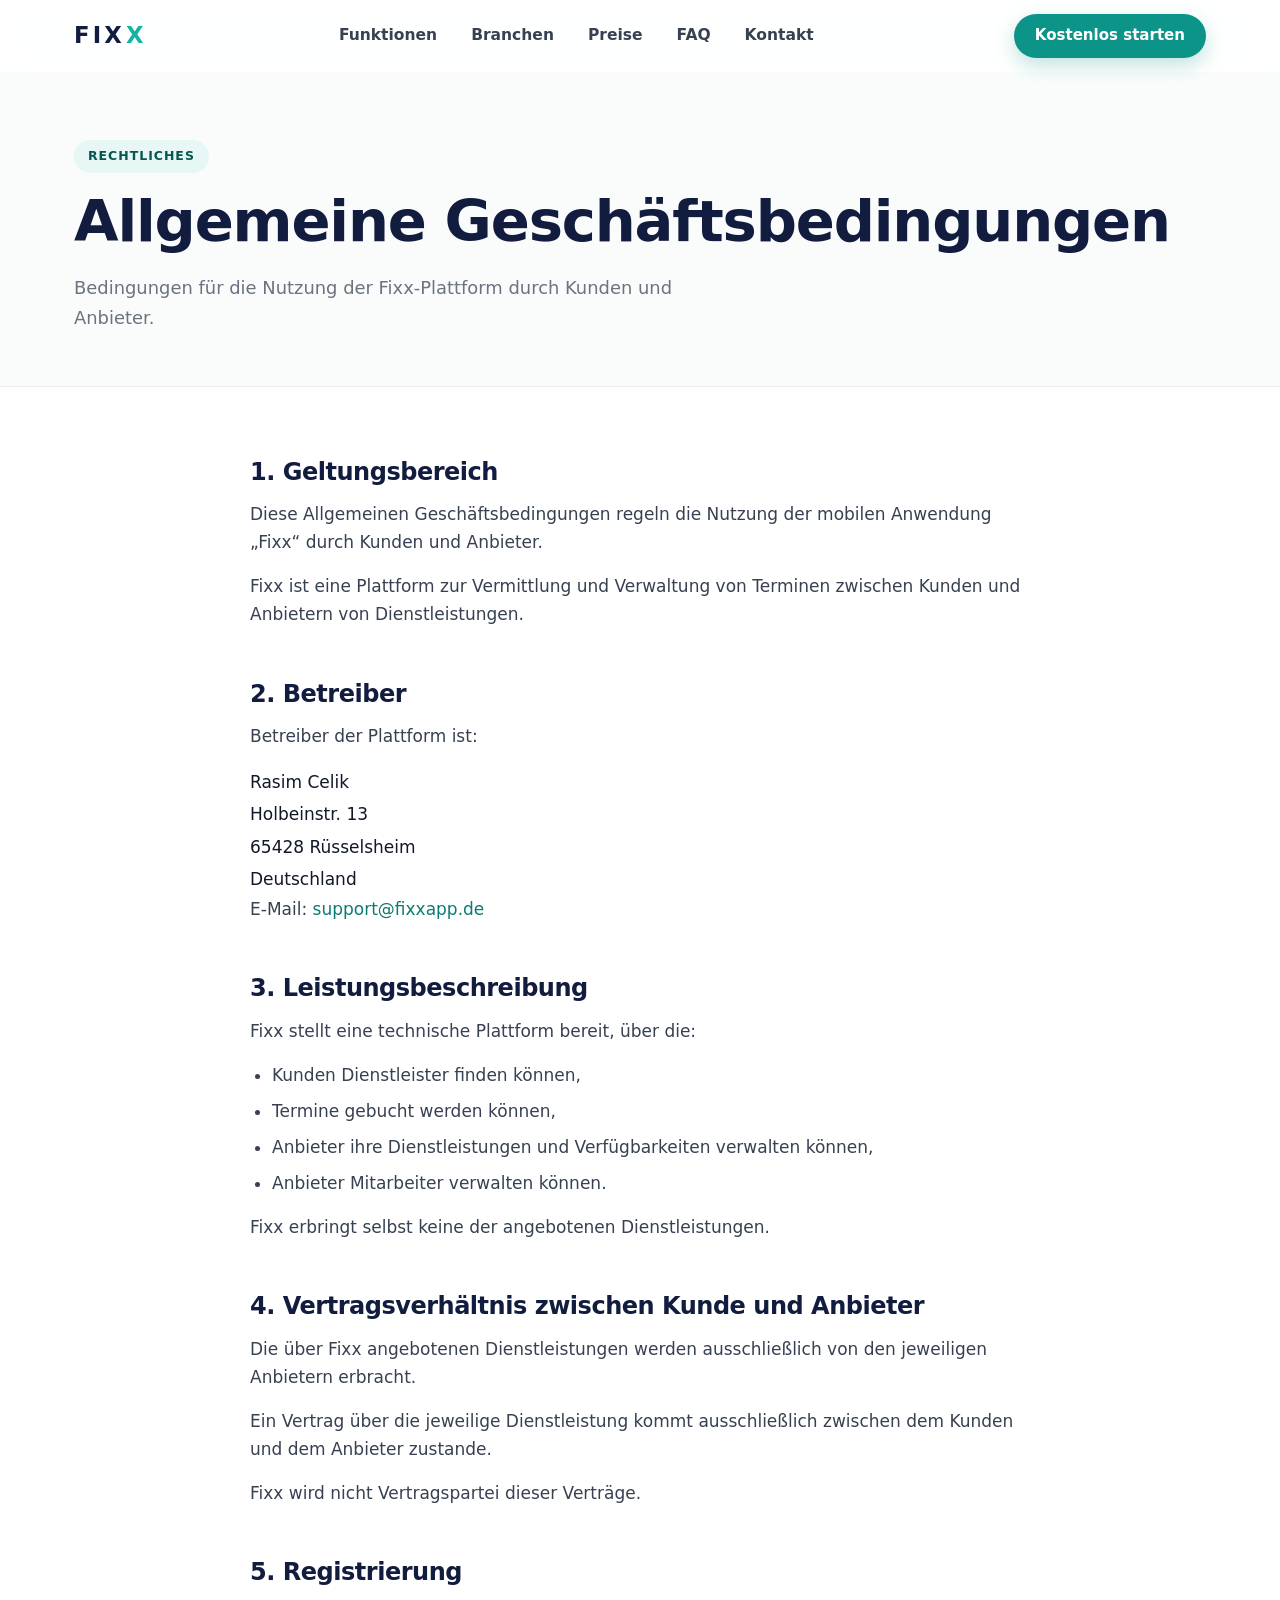
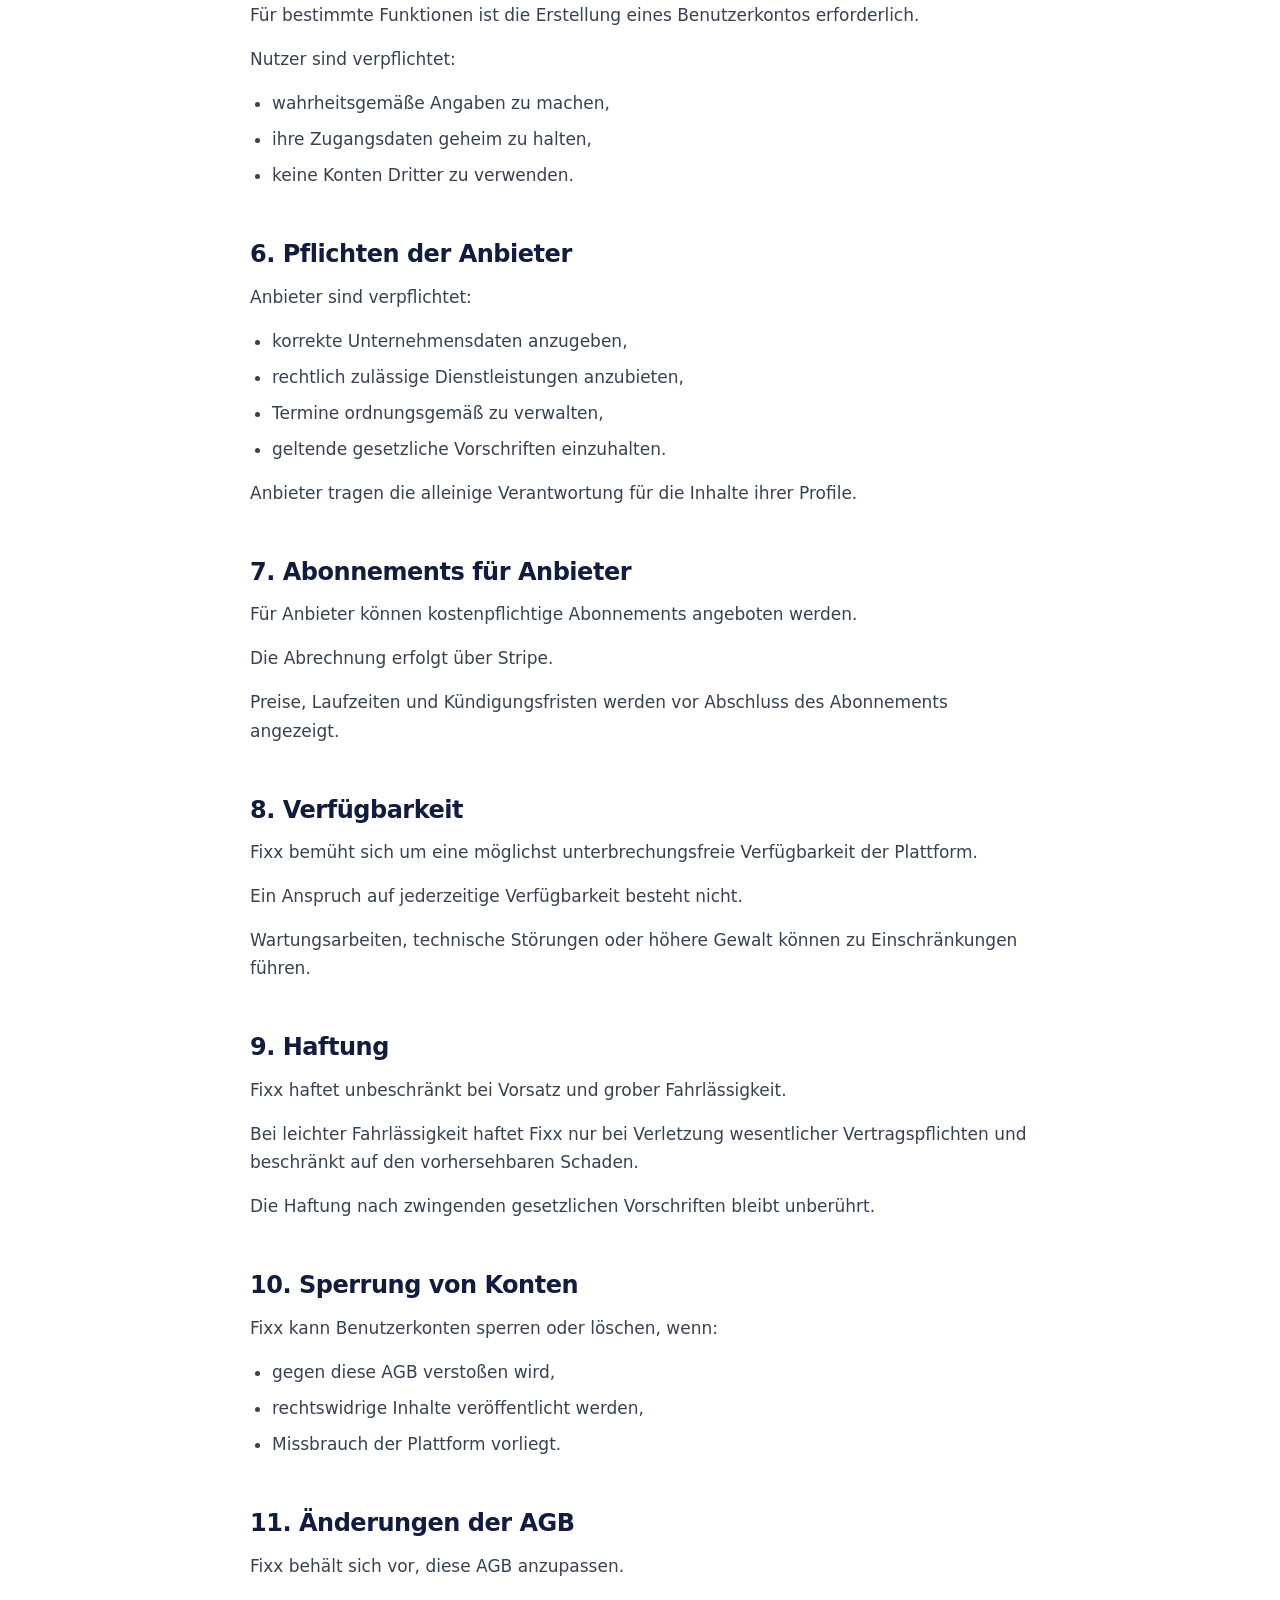
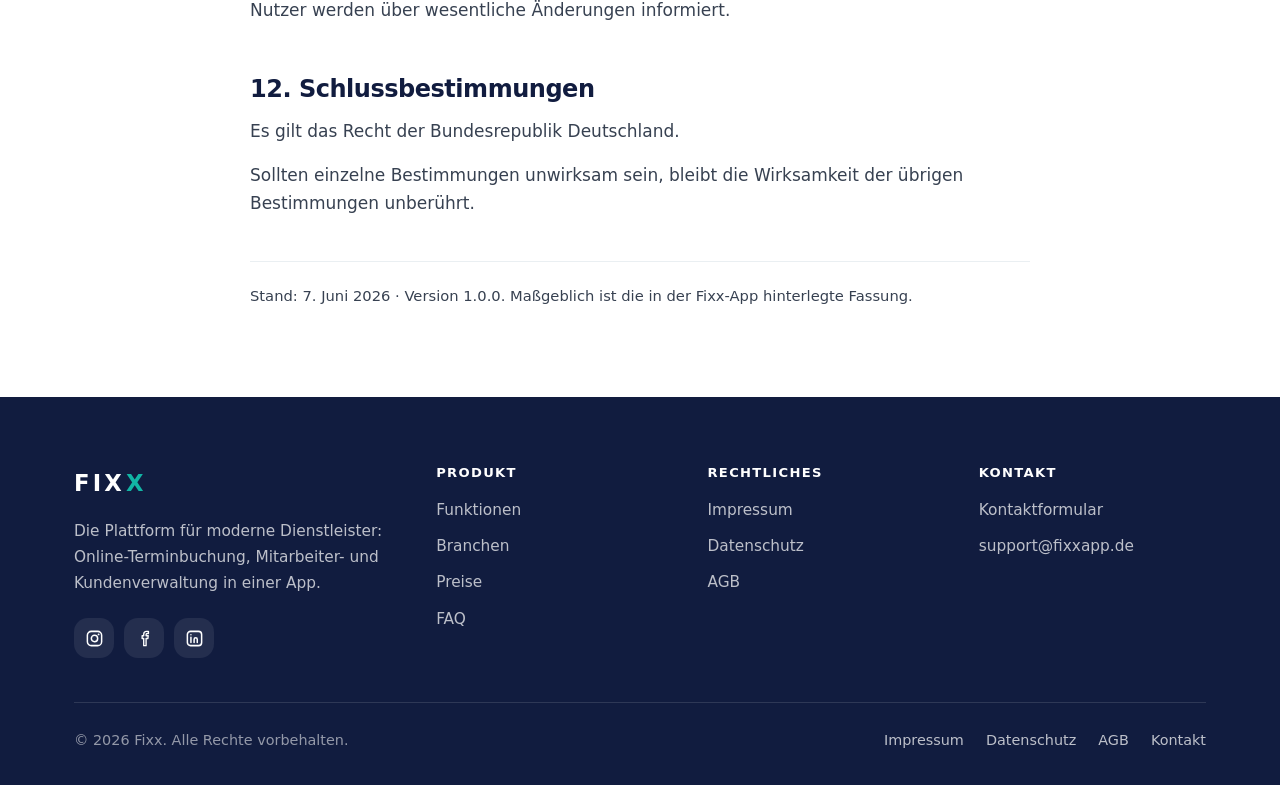
==== commit 91f86808: "Rechtstexte aus legal_documents uebernehmen, Domain und Kontakt setzen Impressum, Datenschutz und AG" ====
--- a/agb.html
+++ b/agb.html
@@ -7,15 +7,15 @@
 
     <title>AGB – Fixx</title>
     <meta name="description" content="Allgemeine Geschäftsbedingungen für die Nutzung der Fixx-Plattform." />
-    <link rel="canonical" href="https://www.fixx-app.de/agb.html" />
+    <link rel="canonical" href="https://www.fixxapp.de/agb.html" />
 
     <meta property="og:type" content="website" />
     <meta property="og:site_name" content="Fixx" />
     <meta property="og:locale" content="de_DE" />
-    <meta property="og:url" content="https://www.fixx-app.de/agb.html" />
+    <meta property="og:url" content="https://www.fixxapp.de/agb.html" />
     <meta property="og:title" content="AGB – Fixx" />
     <meta property="og:description" content="Allgemeine Geschäftsbedingungen für die Nutzung der Fixx-Plattform." />
-    <meta property="og:image" content="https://www.fixx-app.de/images/og-image.jpg" />
+    <meta property="og:image" content="https://www.fixxapp.de/images/og-image.jpg" />
     <meta name="twitter:card" content="summary_large_image" />
 
     <link rel="icon" href="favicon/favicon.svg" type="image/svg+xml" />
@@ -76,156 +76,123 @@
         <div class="container">
           <span class="eyebrow">Rechtliches</span>
           <h1>Allgemeine Gesch&#228;ftsbedingungen</h1>
-          <p class="lead">Bedingungen f&#252;r die Nutzung der Fixx-Plattform.</p>
+          <p class="lead">Bedingungen f&#252;r die Nutzung der Fixx-Plattform durch Kunden und Anbieter.</p>
         </div>
       </section>
 
       <div class="container">
         <article class="prose">
-          <div class="notice">
-            <svg width="20" height="20" viewBox="0 0 24 24" fill="none" aria-hidden="true">
-              <path d="M12 9v5" stroke="currentColor" stroke-width="2.2" stroke-linecap="round"/>
-              <circle cx="12" cy="17.4" r="1.2" fill="currentColor"/>
-              <path d="M10.3 3.9 2.6 17.5c-.7 1.3.2 2.9 1.7 2.9h15.4c1.5 0 2.4-1.6 1.7-2.9L13.7 3.9a2 2 0 0 0-3.4 0Z" stroke="currentColor" stroke-width="1.9" stroke-linejoin="round"/>
-            </svg>
-            <span>
-              <strong>Vorlage &#8211; vor Ver&#246;ffentlichung pr&#252;fen lassen</strong>
-              Diese AGB sind ein Ger&#252;st, kein gepr&#252;fter Vertragstext. Preise, Fristen und Haftungsregeln sind Platzhalter. Lass die Bedingungen vor dem Livegang anwaltlich pr&#252;fen &#8211; unwirksame Klauseln fallen im Streitfall ersatzlos weg.
-            </span>
-          </div>
-
-          <h2>&#167; 1 Geltungsbereich</h2>
-          <p>
-            Diese Allgemeinen Gesch&#228;ftsbedingungen gelten f&#252;r die Nutzung der
-            Plattform Fixx, bestehend aus der mobilen Anwendung und den zugeh&#246;rigen
-            Onlinediensten, angeboten von
-            <span class="ph">[Firmenname]</span> (nachfolgend &#8222;Anbieter&#8220;).
-          </p>
-          <p>
-            Die Plattform richtet sich an Unternehmerinnen und Unternehmer im Sinne des
-            &#167; 14 BGB (nachfolgend &#8222;Dienstleister&#8220;) sowie an Verbraucher,
-            die &#252;ber die Plattform Termine buchen (nachfolgend &#8222;Kunden&#8220;).
-          </p>
-
-          <h2>&#167; 2 Leistungsgegenstand</h2>
-          <p>
-            Der Anbieter stellt eine Software zur Verf&#252;gung, mit der Dienstleister
-            Termine verwalten, Leistungen darstellen, Mitarbeitende organisieren und
-            Buchungen entgegennehmen k&#246;nnen.
-          </p>
-          <p>
-            Der Anbieter wird nicht Vertragspartei des zwischen Dienstleister und Kunde
-            geschlossenen Vertrags &#252;ber die gebuchte Leistung. Er vermittelt
-            lediglich den Kontakt und stellt die technische Abwicklung bereit. F&#252;r
-            Erbringung, Qualit&#228;t und Abrechnung der Dienstleistung ist
-            ausschlie&#223;lich der jeweilige Dienstleister verantwortlich.
-          </p>
-
-          <h2>&#167; 3 Registrierung und Konto</h2>
-          <p>
-            Die Nutzung setzt ein Benutzerkonto voraus. Die bei der Registrierung
-            angegebenen Daten m&#252;ssen vollst&#228;ndig und zutreffend sein und sind bei
-            &#196;nderungen zu aktualisieren.
-          </p>
-          <p>
-            Zugangsdaten sind vertraulich zu behandeln und d&#252;rfen nicht an Dritte
-            weitergegeben werden. Bei Verdacht auf unbefugte Nutzung ist der Anbieter
-            unverz&#252;glich zu informieren.
-          </p>
-
-          <h2>&#167; 4 Pflichten der Dienstleister</h2>
-          <ul>
-            <li>Angaben zu Leistungen, Preisen und Zeiten aktuell zu halten</li>
-            <li>gebuchte Termine einzuhalten oder rechtzeitig abzusagen</li>
-            <li>die f&#252;r ihre T&#228;tigkeit erforderlichen Erlaubnisse zu besitzen</li>
-            <li>
-              geltendes Recht einzuhalten, insbesondere Verbraucherschutz- und
-              Datenschutzrecht
-            </li>
-          </ul>
-
-          <h2>&#167; 5 Verg&#252;tung und Testphase</h2>
-          <p>
-            Die Nutzung beginnt mit einer kostenlosen Testphase.
-            <span class="ph">[Dauer der Testphase eintragen.]</span> Danach ist die Nutzung
-            kostenpflichtig; es gelten die zum Zeitpunkt der Buchung ver&#246;ffentlichten
-            Preise.
-            <span class="ph">[Preise, Abrechnungszeitraum und F&#228;lligkeit erg&#228;nzen.]</span>
-          </p>
-          <p>
-            Alle Preise verstehen sich zuz&#252;glich der gesetzlichen Umsatzsteuer, sofern
-            nicht anders angegeben.
-          </p>
-
-          <h2>&#167; 6 Laufzeit und K&#252;ndigung</h2>
-          <p>
-            Der Vertrag l&#228;uft auf unbestimmte Zeit und ist monatlich k&#252;ndbar. Die
-            K&#252;ndigung ist zum Ende des laufenden Abrechnungszeitraums m&#246;glich und
-            bedarf der Textform.
-            <span class="ph">[Fristen und K&#252;ndigungsweg konkretisieren.]</span>
-          </p>
-          <p>
-            Das Recht zur au&#223;erordentlichen K&#252;ndigung aus wichtigem Grund bleibt
-            unber&#252;hrt.
-          </p>
-
-          <h2>&#167; 7 Verf&#252;gbarkeit</h2>
-          <p>
-            Der Anbieter bem&#252;ht sich um eine hohe Verf&#252;gbarkeit der Plattform,
-            schuldet jedoch keine ununterbrochene Erreichbarkeit. Wartungsarbeiten werden
-            nach M&#246;glichkeit angek&#252;ndigt und in nutzungsarme Zeiten gelegt.
-            <span class="ph">[Falls eine Verf&#252;gbarkeit zugesichert werden soll, hier
-            eine konkrete Quote und deren Messung festlegen.]</span>
-          </p>
-
-          <h2>&#167; 8 Haftung</h2>
-          <p>
-            Der Anbieter haftet unbeschr&#228;nkt bei Vorsatz und grober Fahrl&#228;ssigkeit
-            sowie bei Verletzung von Leben, K&#246;rper oder Gesundheit. Bei einfacher
-            Fahrl&#228;ssigkeit haftet der Anbieter nur bei Verletzung einer wesentlichen
-            Vertragspflicht, deren Erf&#252;llung die ordnungsgem&#228;&#223;e
-            Durchf&#252;hrung des Vertrags &#252;berhaupt erst erm&#246;glicht und auf deren
-            Einhaltung der Vertragspartner regelm&#228;&#223;ig vertrauen darf; in diesem
-            Fall ist die Haftung auf den vorhersehbaren, vertragstypischen Schaden begrenzt.
-          </p>
-          <p>Die Haftung nach dem Produkthaftungsgesetz bleibt unber&#252;hrt.</p>
-
-          <h2>&#167; 9 Datenschutz</h2>
-          <p>
-            Informationen zur Verarbeitung personenbezogener Daten finden sich in der
-            <a href="datenschutz.html">Datenschutzerkl&#228;rung</a>.
-          </p>
-
-          <h2>&#167; 10 &#196;nderungen dieser Bedingungen</h2>
-          <p>
-            Der Anbieter kann diese Bedingungen mit Wirkung f&#252;r die Zukunft
-            &#228;ndern. &#220;ber &#196;nderungen wird mindestens
-            <span class="ph">[Frist]</span> vor Inkrafttreten in Textform informiert.
-            Widerspricht der Vertragspartner nicht innerhalb der genannten Frist, gelten die
-            &#196;nderungen als angenommen; auf diese Folge wird in der Mitteilung gesondert
-            hingewiesen.
-          </p>
-
-          <h2>&#167; 11 Schlussbestimmungen</h2>
-          <p>
-            Es gilt das Recht der Bundesrepublik Deutschland unter Ausschluss des
-            UN-Kaufrechts. Gegen&#252;ber Verbrauchern gilt diese Rechtswahl nur, soweit
-            dadurch der Schutz zwingender Vorschriften des Staates des gew&#246;hnlichen
-            Aufenthalts nicht entzogen wird.
-          </p>
-          <p>
-            Ist der Vertragspartner Kaufmann, juristische Person des &#246;ffentlichen
-            Rechts oder &#246;ffentlich-rechtliches Sonderverm&#246;gen, ist Gerichtsstand
-            <span class="ph">[Ort]</span>.
-          </p>
-          <p>
-            Sollte eine Bestimmung unwirksam sein, bleibt die Wirksamkeit der &#252;brigen
-            Bestimmungen unber&#252;hrt.
-          </p>
-          <p>Stand: <span class="ph">[Datum eintragen]</span></p>
+          <h2>1. Geltungsbereich</h2>
+          <p>
+            Diese Allgemeinen Gesch&#228;ftsbedingungen regeln die Nutzung der mobilen
+            Anwendung &#8222;Fixx&#8220; durch Kunden und Anbieter.
+          </p>
+          <p>
+            Fixx ist eine Plattform zur Vermittlung und Verwaltung von Terminen zwischen
+            Kunden und Anbietern von Dienstleistungen.
+          </p>
+
+          <h2>2. Betreiber</h2>
+          <p>Betreiber der Plattform ist:</p>
+          <address>
+            Rasim Celik<br />
+            Holbeinstr. 13<br />
+            65428 R&#252;sselsheim<br />
+            Deutschland
+          </address>
+          <p>E-Mail: <a href="mailto:support@fixxapp.de">support@fixxapp.de</a></p>
+
+          <h2>3. Leistungsbeschreibung</h2>
+          <p>Fixx stellt eine technische Plattform bereit, &#252;ber die:</p>
+          <ul>
+            <li>Kunden Dienstleister finden k&#246;nnen,</li>
+            <li>Termine gebucht werden k&#246;nnen,</li>
+            <li>Anbieter ihre Dienstleistungen und Verf&#252;gbarkeiten verwalten k&#246;nnen,</li>
+            <li>Anbieter Mitarbeiter verwalten k&#246;nnen.</li>
+          </ul>
+          <p>Fixx erbringt selbst keine der angebotenen Dienstleistungen.</p>
+
+          <h2>4. Vertragsverh&#228;ltnis zwischen Kunde und Anbieter</h2>
+          <p>
+            Die &#252;ber Fixx angebotenen Dienstleistungen werden ausschlie&#223;lich von
+            den jeweiligen Anbietern erbracht.
+          </p>
+          <p>
+            Ein Vertrag &#252;ber die jeweilige Dienstleistung kommt ausschlie&#223;lich
+            zwischen dem Kunden und dem Anbieter zustande.
+          </p>
+          <p>Fixx wird nicht Vertragspartei dieser Vertr&#228;ge.</p>
+
+          <h2>5. Registrierung</h2>
+          <p>F&#252;r bestimmte Funktionen ist die Erstellung eines Benutzerkontos erforderlich.</p>
+          <p>Nutzer sind verpflichtet:</p>
+          <ul>
+            <li>wahrheitsgem&#228;&#223;e Angaben zu machen,</li>
+            <li>ihre Zugangsdaten geheim zu halten,</li>
+            <li>keine Konten Dritter zu verwenden.</li>
+          </ul>
+
+          <h2>6. Pflichten der Anbieter</h2>
+          <p>Anbieter sind verpflichtet:</p>
+          <ul>
+            <li>korrekte Unternehmensdaten anzugeben,</li>
+            <li>rechtlich zul&#228;ssige Dienstleistungen anzubieten,</li>
+            <li>Termine ordnungsgem&#228;&#223; zu verwalten,</li>
+            <li>geltende gesetzliche Vorschriften einzuhalten.</li>
+          </ul>
+          <p>Anbieter tragen die alleinige Verantwortung f&#252;r die Inhalte ihrer Profile.</p>
+
+          <h2>7. Abonnements f&#252;r Anbieter</h2>
+          <p>F&#252;r Anbieter k&#246;nnen kostenpflichtige Abonnements angeboten werden.</p>
+          <p>Die Abrechnung erfolgt &#252;ber Stripe.</p>
+          <p>
+            Preise, Laufzeiten und K&#252;ndigungsfristen werden vor Abschluss des
+            Abonnements angezeigt.
+          </p>
+
+          <h2>8. Verf&#252;gbarkeit</h2>
+          <p>
+            Fixx bem&#252;ht sich um eine m&#246;glichst unterbrechungsfreie
+            Verf&#252;gbarkeit der Plattform.
+          </p>
+          <p>Ein Anspruch auf jederzeitige Verf&#252;gbarkeit besteht nicht.</p>
+          <p>
+            Wartungsarbeiten, technische St&#246;rungen oder h&#246;here Gewalt k&#246;nnen
+            zu Einschr&#228;nkungen f&#252;hren.
+          </p>
+
+          <h2>9. Haftung</h2>
+          <p>Fixx haftet unbeschr&#228;nkt bei Vorsatz und grober Fahrl&#228;ssigkeit.</p>
+          <p>
+            Bei leichter Fahrl&#228;ssigkeit haftet Fixx nur bei Verletzung wesentlicher
+            Vertragspflichten und beschr&#228;nkt auf den vorhersehbaren Schaden.
+          </p>
+          <p>Die Haftung nach zwingenden gesetzlichen Vorschriften bleibt unber&#252;hrt.</p>
+
+          <h2>10. Sperrung von Konten</h2>
+          <p>Fixx kann Benutzerkonten sperren oder l&#246;schen, wenn:</p>
+          <ul>
+            <li>gegen diese AGB versto&#223;en wird,</li>
+            <li>rechtswidrige Inhalte ver&#246;ffentlicht werden,</li>
+            <li>Missbrauch der Plattform vorliegt.</li>
+          </ul>
+
+          <h2>11. &#196;nderungen der AGB</h2>
+          <p>Fixx beh&#228;lt sich vor, diese AGB anzupassen.</p>
+          <p>Nutzer werden &#252;ber wesentliche &#196;nderungen informiert.</p>
+
+          <h2>12. Schlussbestimmungen</h2>
+          <p>Es gilt das Recht der Bundesrepublik Deutschland.</p>
+          <p>
+            Sollten einzelne Bestimmungen unwirksam sein, bleibt die Wirksamkeit der
+            &#252;brigen Bestimmungen unber&#252;hrt.
+          </p>
+          <p class="text-muted" style="margin-top:44px;padding-top:22px;border-top:1px solid var(--line);font-size:0.92rem;">
+            Stand: 7. Juni 2026 &#183; Version 1.0.0. Ma&#223;geblich ist die in der
+            Fixx-App hinterlegte Fassung.
+          </p>
         </article>
       </div>
-
     </main>
 
     <footer class="footer">
@@ -273,7 +240,7 @@
             <h4>Kontakt</h4>
             <ul class="footer__list">
               <li><a href="kontakt.html">Kontaktformular</a></li>
-              <li><a href="mailto:kontakt@fixx-app.de">kontakt@fixx-app.de</a></li>
+              <li><a href="mailto:support@fixxapp.de">support@fixxapp.de</a></li>
             </ul>
           </div>
         </div>
@@ -289,9 +256,6 @@
         </div>
       </div>
     </footer>
-
-    <script src="js/script.js" defer></script>
-
     <script src="js/script.js" defer></script>
   </body>
 </html>
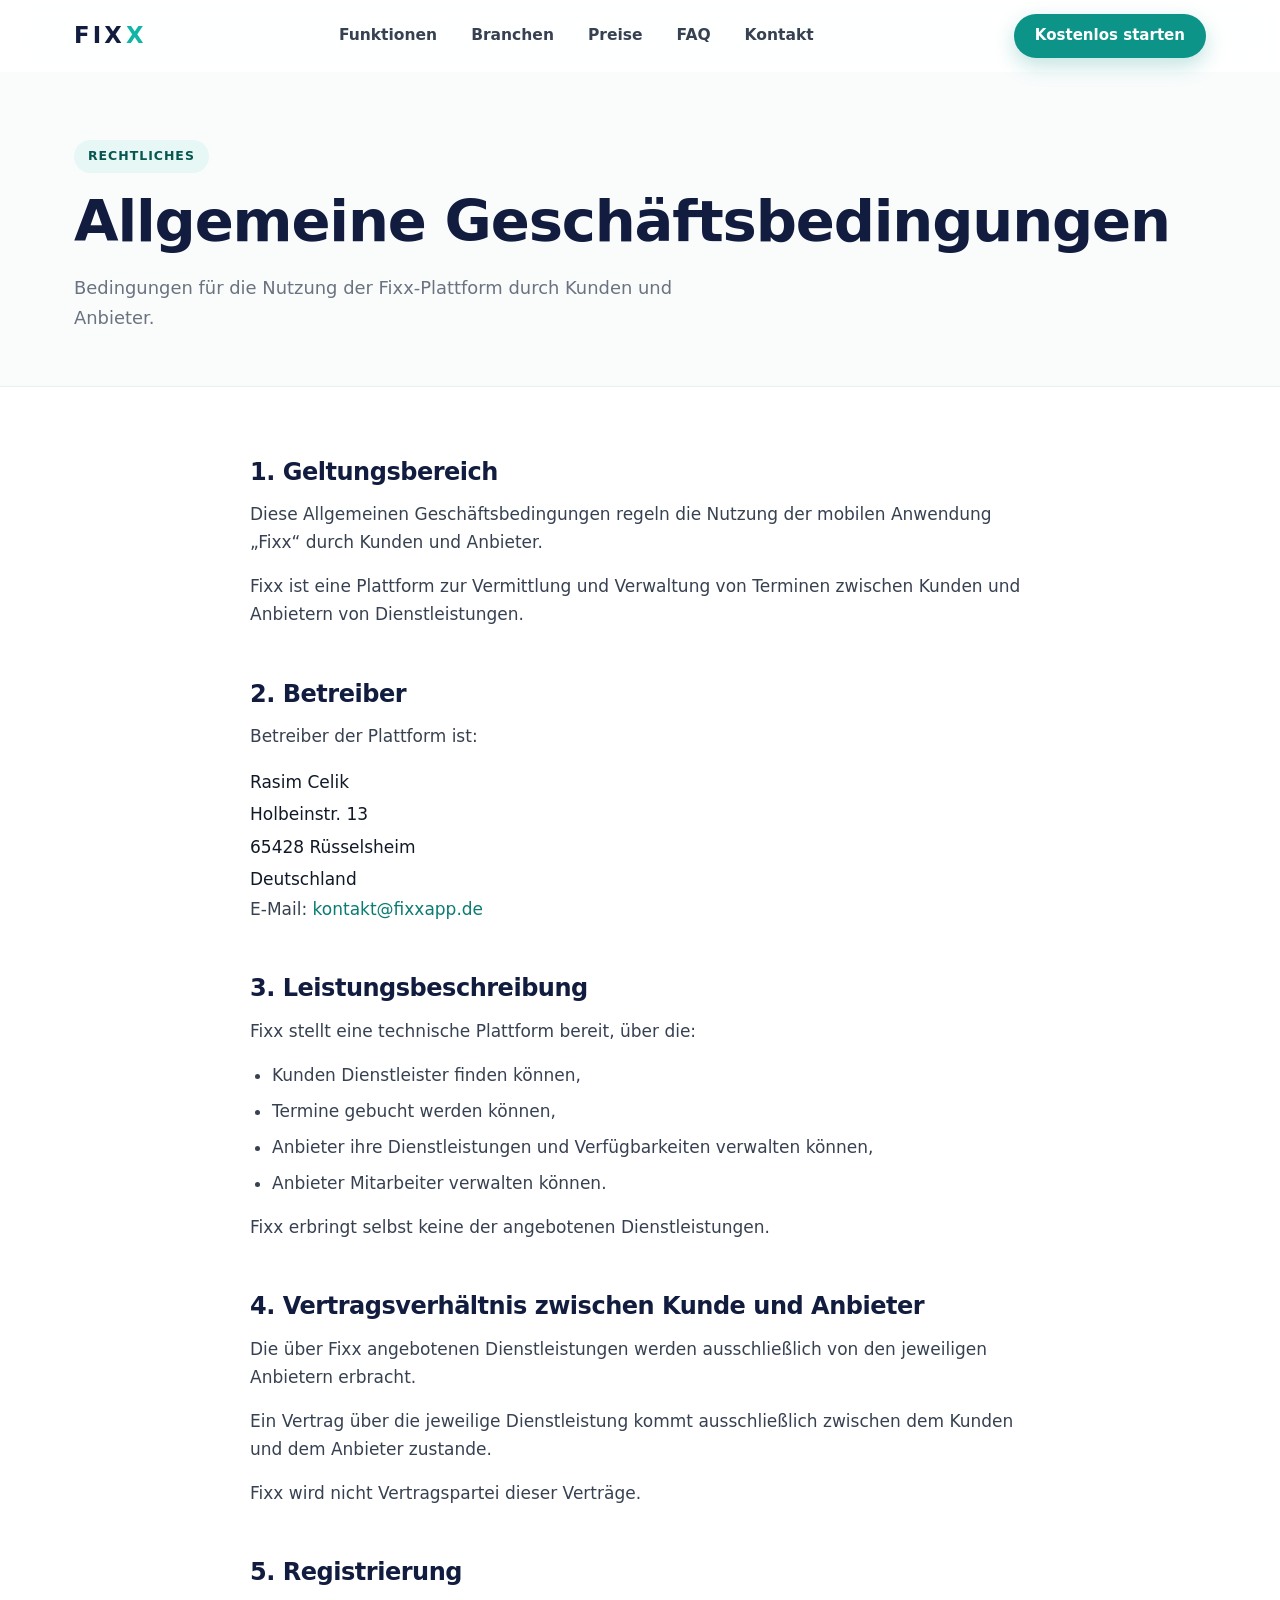
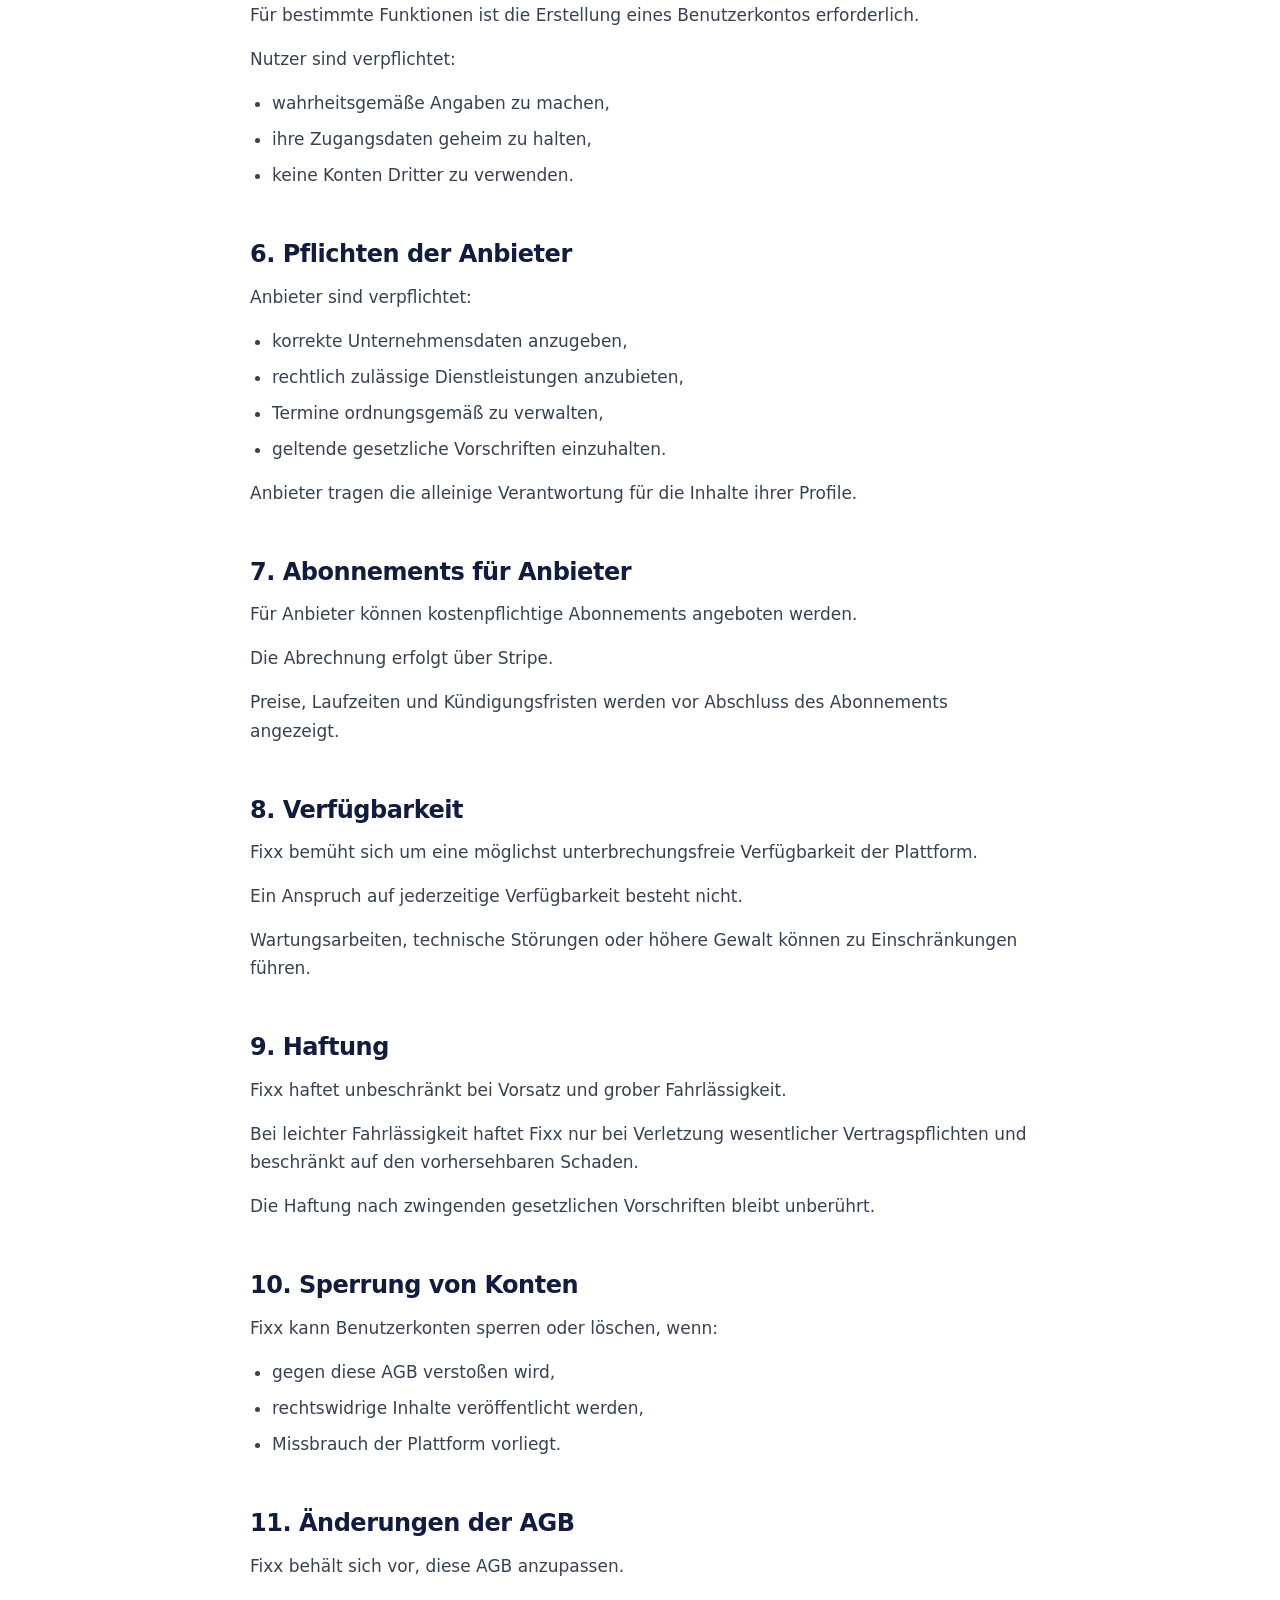
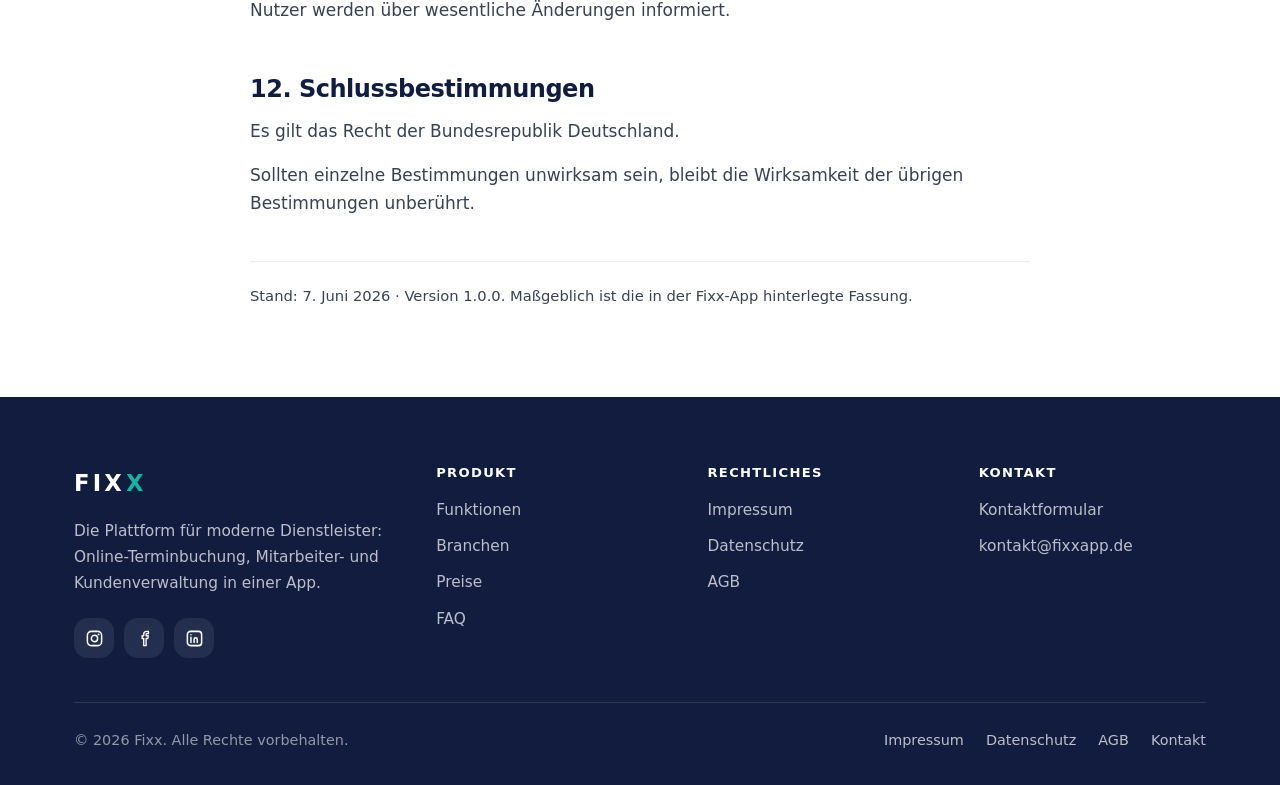
==== commit 4a7d61d8: "Kontaktadresse durchgaengig auf kontakt@fixxapp.de, Anschrift auf FIXX - Anzeigetext, mailto-Links u" ====
--- a/agb.html
+++ b/agb.html
@@ -100,7 +100,7 @@
             65428 R&#252;sselsheim<br />
             Deutschland
           </address>
-          <p>E-Mail: <a href="mailto:support@fixxapp.de">support@fixxapp.de</a></p>
+          <p>E-Mail: <a href="mailto:kontakt@fixxapp.de">kontakt@fixxapp.de</a></p>
 
           <h2>3. Leistungsbeschreibung</h2>
           <p>Fixx stellt eine technische Plattform bereit, &#252;ber die:</p>
@@ -240,7 +240,7 @@
             <h4>Kontakt</h4>
             <ul class="footer__list">
               <li><a href="kontakt.html">Kontaktformular</a></li>
-              <li><a href="mailto:support@fixxapp.de">support@fixxapp.de</a></li>
+              <li><a href="mailto:kontakt@fixxapp.de">kontakt@fixxapp.de</a></li>
             </ul>
           </div>
         </div>
